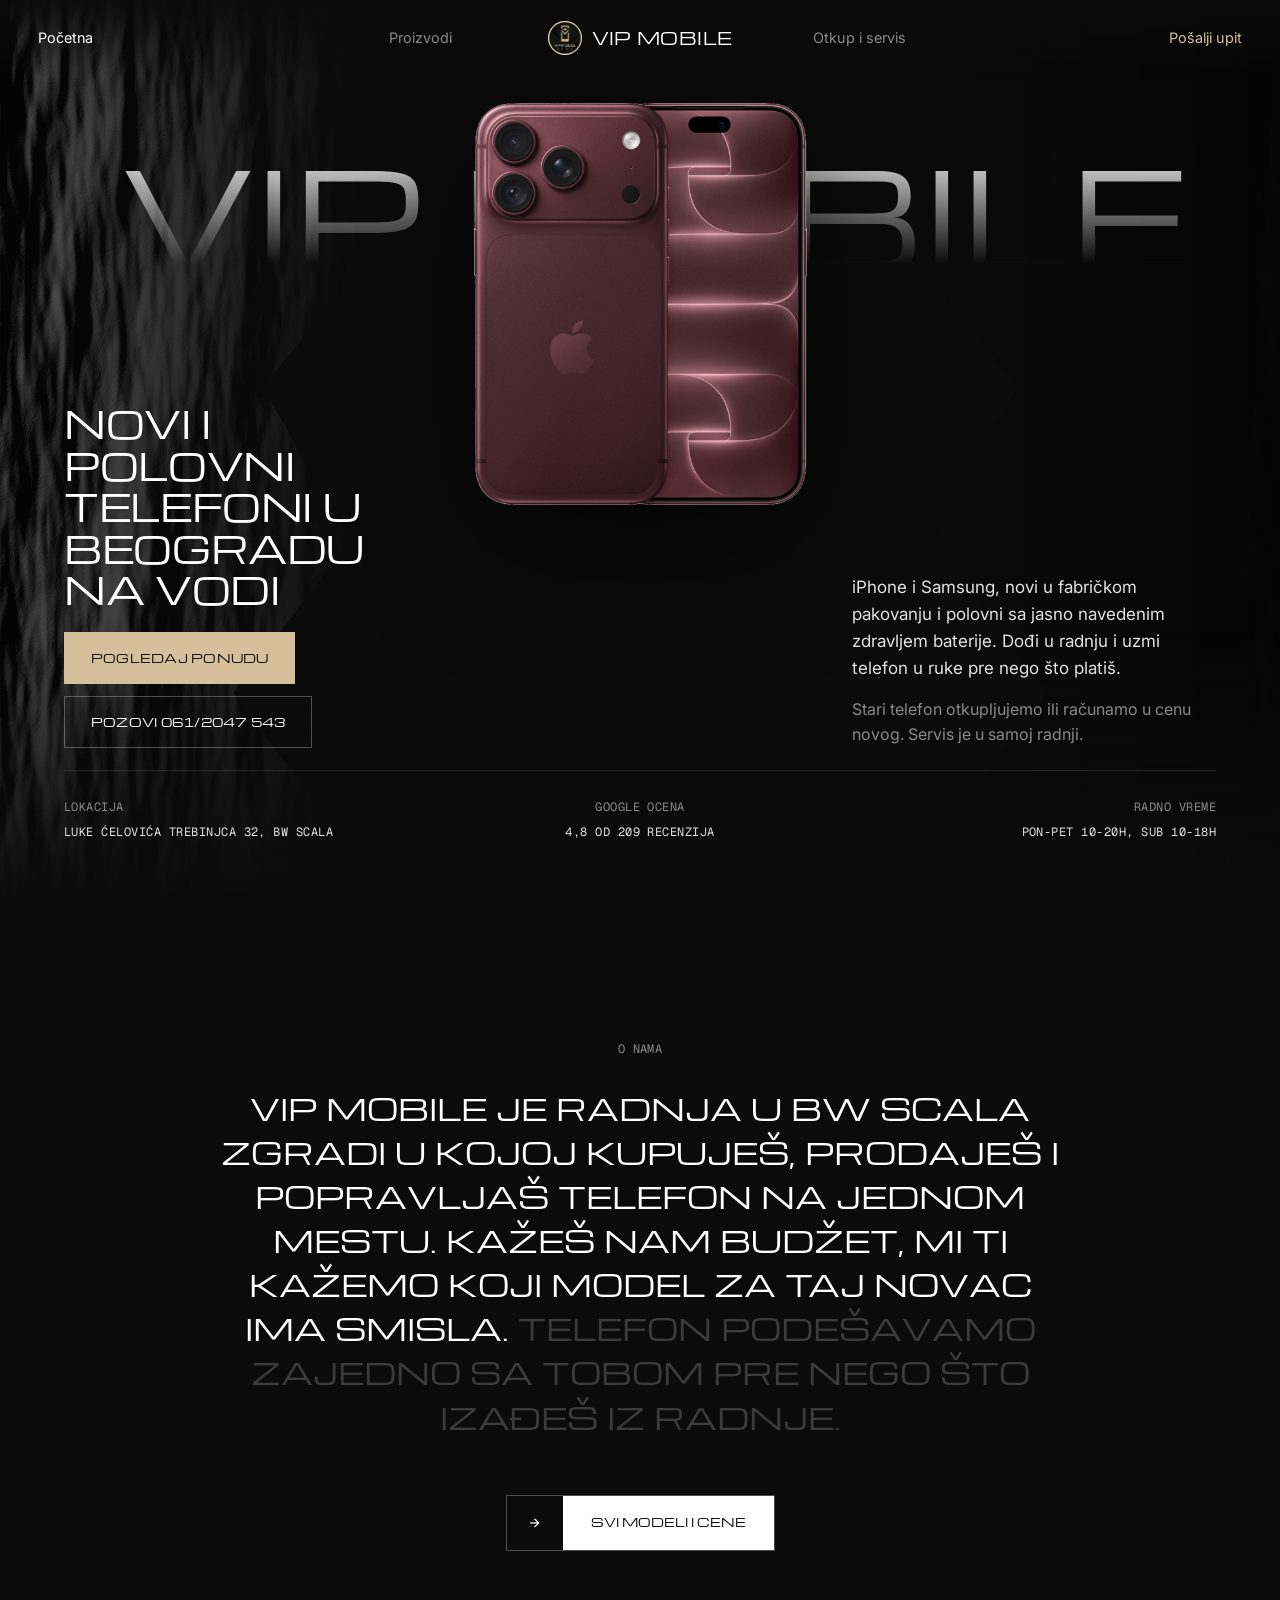
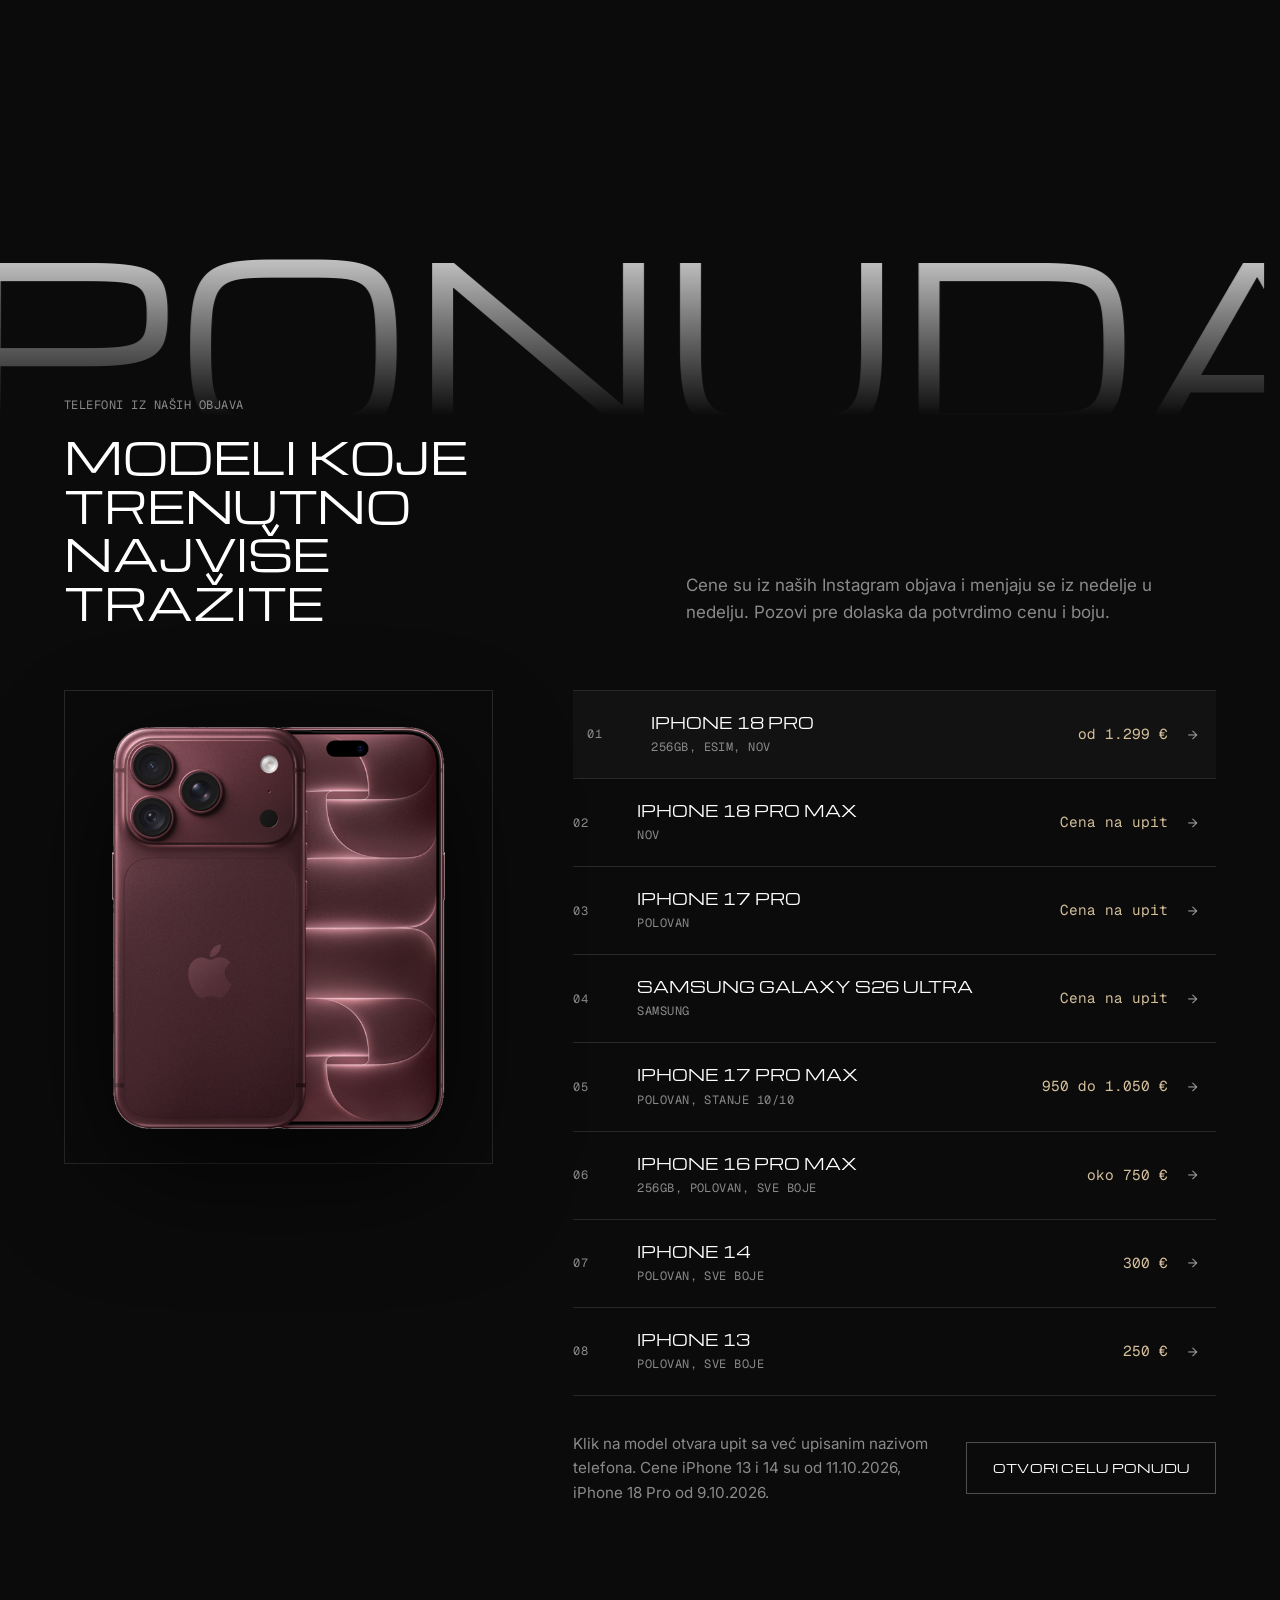
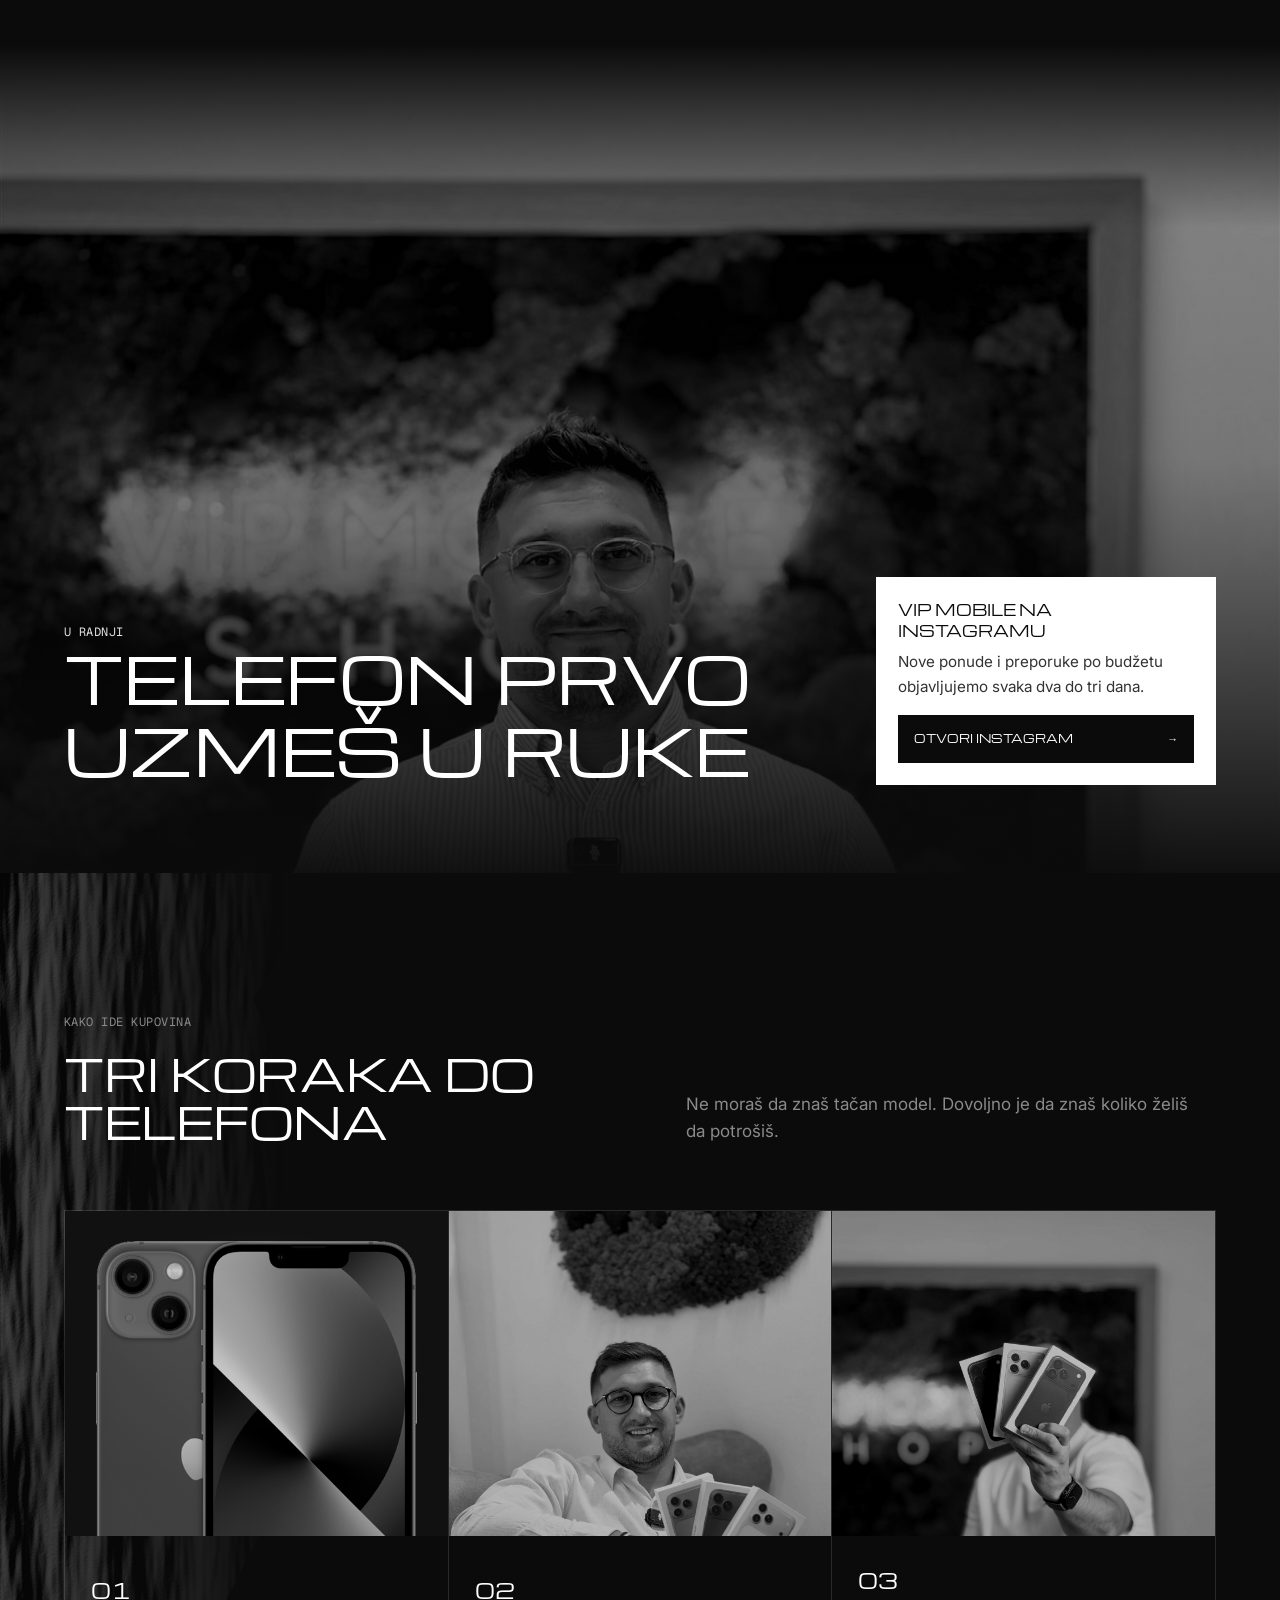
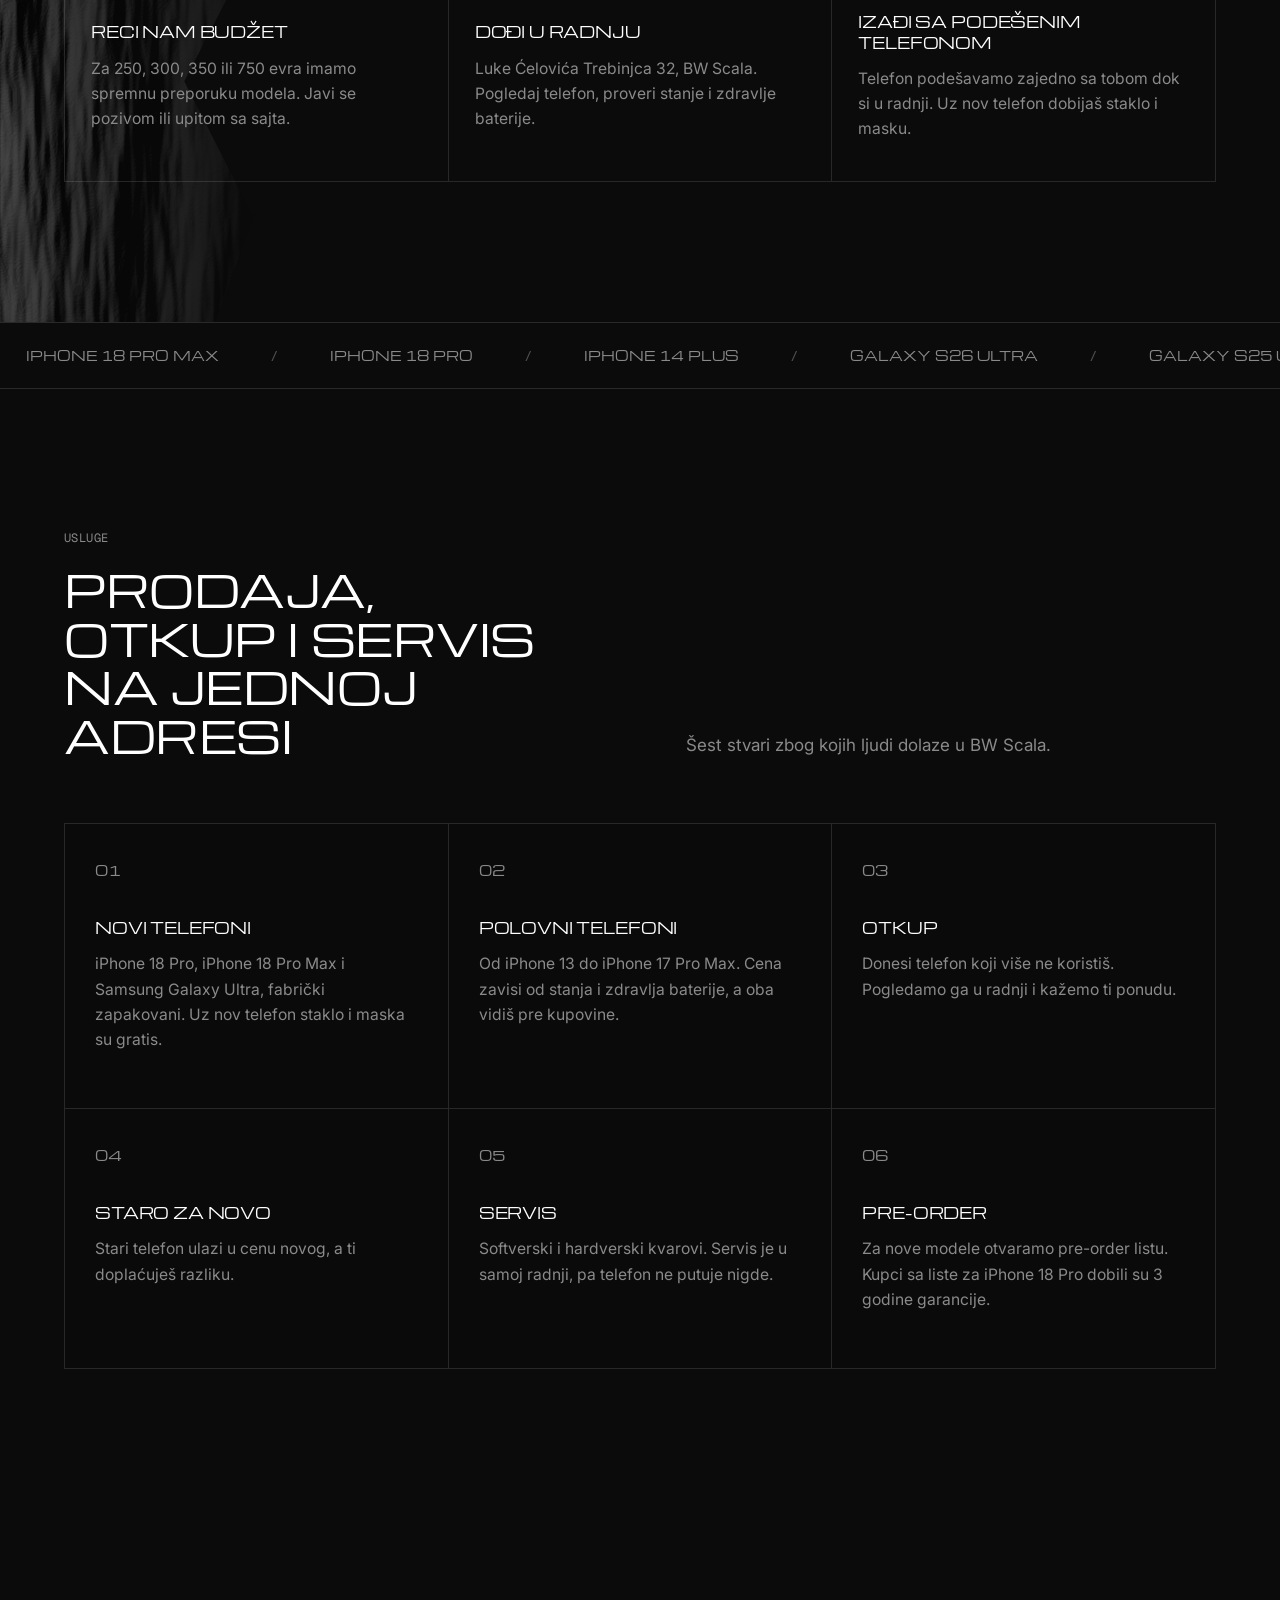
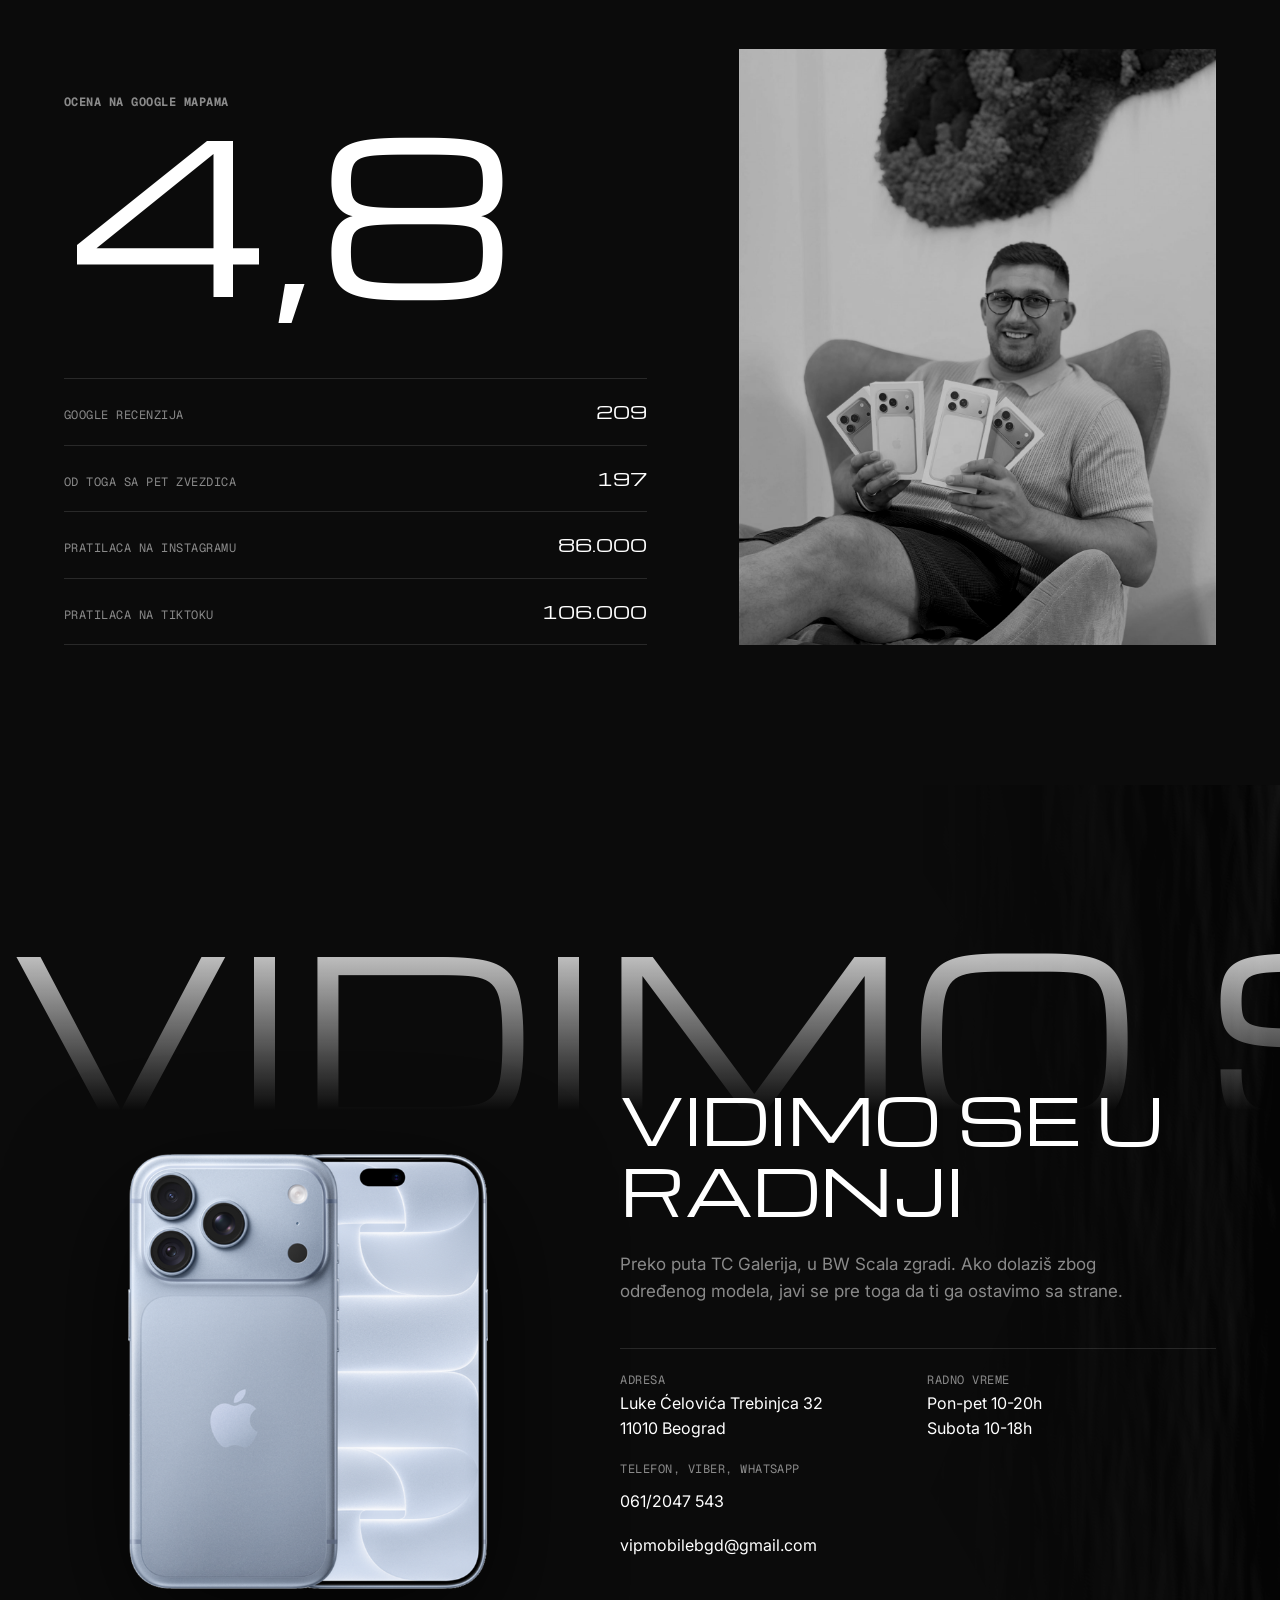
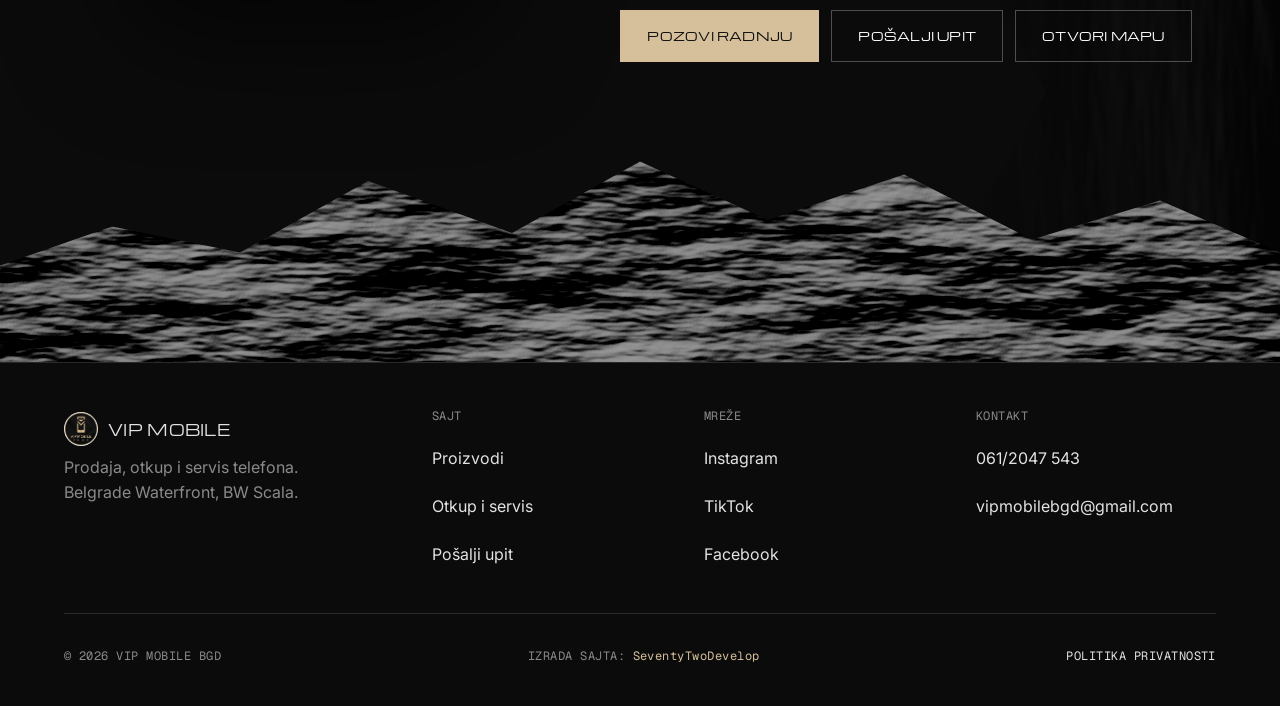
==== index.html @ 09aeb399 "VIP Mobile BGD: demo sajt (pocetna, proizvodi, kontakt, privatnost)" ====
<!DOCTYPE html>
<html lang="sr-Latn">
<head>
  <meta charset="utf-8">
  <meta name="viewport" content="width=device-width, initial-scale=1.0">
  <title>Novi i polovni telefoni, Beograd na vodi | VIP Mobile</title>
  <meta name="description" content="VIP Mobile u BW Scala zgradi: novi iPhone 18 i Samsung Ultra, polovni iPhone od 250 €, otkup i servis telefona. Radimo od ponedeljka do subote.">
  <!-- Domen je privremen: zameni ga pravim domenom pre objave sajta -->
  <link rel="canonical" href="https://www.vipmobilebgd.rs/">
  <meta name="theme-color" content="#0b0b0b">
  <meta property="og:title" content="VIP Mobile: novi i polovni telefoni u Beogradu na vodi">
  <meta property="og:description" content="Prodaja, otkup i servis telefona. Luke Ćelovića Trebinjca 32, BW Scala.">
  <meta property="og:type" content="website">
  <meta property="og:image" content="images/radnja-pult-telefoni.jpg">
  <link rel="icon" href="images/logo.jpg">
  <link rel="preconnect" href="https://fonts.googleapis.com">
  <link rel="preconnect" href="https://fonts.gstatic.com" crossorigin>
  <link href="https://fonts.googleapis.com/css2?family=Geist+Mono&family=Inter&family=Michroma&display=swap" rel="stylesheet">
  <link rel="stylesheet" href="styles.css">
  <script type="application/ld+json">
  {
    "@context": "https://schema.org",
    "@type": "MobilePhoneStore",
    "name": "VIP Mobile BGD",
    "image": "images/radnja-pult-telefoni.jpg",
    "telephone": "+381612047543",
    "email": "vipmobilebgd@gmail.com",
    "address": {
      "@type": "PostalAddress",
      "streetAddress": "Luke Ćelovića Trebinjca 32, BW Scala",
      "addressLocality": "Beograd",
      "postalCode": "11010",
      "addressCountry": "RS"
    },
    "openingHoursSpecification": [
      { "@type": "OpeningHoursSpecification", "dayOfWeek": ["Monday", "Tuesday", "Wednesday", "Thursday", "Friday"], "opens": "10:00", "closes": "20:00" },
      { "@type": "OpeningHoursSpecification", "dayOfWeek": "Saturday", "opens": "10:00", "closes": "18:00" }
    ],
    "sameAs": [
      "https://www.instagram.com/vipmobile_bgd/",
      "https://www.tiktok.com/@vip_mobile_bgd",
      "https://www.facebook.com/p/VIP-Mobile-BGD-100093130002308/"
    ]
  }
  </script>
</head>
<body>
  <a class="skip" href="#sadrzaj">Preskoči na sadržaj</a>

  <header class="nav">
    <div class="nav__inner">
      <a class="nav__logo" href="index.html" aria-label="VIP Mobile, početna">
        <img src="images/logo.jpg" alt="" width="34" height="34">VIP MOBILE
      </a>
      <nav class="nav__links" aria-label="Glavna navigacija">
        <a href="index.html" aria-current="page">Početna</a>
        <a href="proizvodi.html">Proizvodi</a>
        <a href="index.html#usluge">Otkup i servis</a>
        <a href="contact.html">Pošalji upit</a>
      </nav>
      <button class="nav__toggle" type="button" aria-expanded="false" aria-controls="menu" aria-label="Otvori meni">
        <span></span><span></span><span></span>
      </button>
    </div>
  </header>

  <nav class="menu" id="menu" aria-label="Mobilni meni">
    <a href="index.html">Početna</a>
    <a href="proizvodi.html">Proizvodi</a>
    <a href="index.html#usluge">Otkup i servis</a>
    <a href="index.html#poseta">Gde smo</a>
    <a href="contact.html">Pošalji upit</a>
    <div class="menu__foot">
      <span class="mono">Pon-pet 10-20h, sub 10-18h</span>
      <a class="btn btn--gold" href="tel:+381612047543">Pozovi 061/2047 543</a>
    </div>
  </nav>

  <main id="sadrzaj">

    <!-- HERO -->
    <section class="hero fade-b">
      <div class="rock rock--l" data-rock="4"></div>
      <div class="rock rock--r" data-rock="11"></div>
      <div class="hero__ghost"><div class="ghost" data-drift="-0.06" aria-hidden="true">VIP MOBILE</div></div>

      <div class="hero__phone phone"><img src="images/telefoni/iphone-18-pro-burgundy.png" alt="iPhone 18 Pro u burgundy boji, zadnja i prednja strana" width="530" height="640" fetchpriority="high"></div>

      <div class="wrap hero__body">
        <h1 class="display h-xl hero__title" data-appear>Novi i polovni telefoni u Beogradu na vodi</h1>
        <div class="hero__copy" data-appear>
          <p class="lead">iPhone i Samsung, novi u fabričkom pakovanju i polovni sa jasno navedenim zdravljem baterije. Dođi u radnju i uzmi telefon u ruke pre nego što platiš.</p>
          <p class="dim">Stari telefon otkupljujemo ili računamo u cenu novog. Servis je u samoj radnji.</p>
        </div>
        <div class="hero__cta" data-appear>
          <a class="btn btn--gold" href="#ponuda">Pogledaj ponudu</a>
          <a class="btn btn--line" href="tel:+381612047543">Pozovi 061/2047 543</a>
        </div>
        <ul class="hero__meta">
          <li><span class="mono">Lokacija</span><br><span class="mono mono--ink">Luke Ćelovića Trebinjca 32, BW Scala</span></li>
          <li><span class="mono">Google ocena</span><br><span class="mono mono--ink">4,8 od 209 recenzija</span></li>
          <li><span class="mono">Radno vreme</span><br><span class="mono mono--ink">Pon-pet 10-20h, sub 10-18h</span></li>
        </ul>
      </div>
    </section>

    <!-- O NAMA -->
    <section class="section manifest" id="o-nama">
      <div class="wrap">
        <p class="mono">O nama</p>
        <h2 class="sr-only">O radnji VIP Mobile</h2>
        <p class="manifest__text" data-reveal>VIP Mobile je radnja u BW Scala zgradi u kojoj kupuješ, prodaješ i popravljaš telefon na jednom mestu. Kažeš nam budžet, mi ti kažemo koji model za taj novac ima smisla. Telefon podešavamo zajedno sa tobom pre nego što izađeš iz radnje.</p>
        <div class="manifest__cta" data-appear>
          <a class="btn-split" href="proizvodi.html">
            <span class="btn-split__arrow"><span>&rarr;</span></span>
            <span class="btn-split__label">Svi modeli i cene</span>
          </a>
        </div>
      </div>
    </section>

    <!-- PONUDA -->
    <section class="section catalog" id="ponuda">
      <div class="ghost catalog__ghost" data-drift="0.05" aria-hidden="true">Ponuda</div>
      <div class="wrap">
        <div class="section__head">
          <p class="mono">Telefoni iz naših objava</p>
          <h2 class="display h-lg" data-appear>Modeli koje trenutno najviše tražite</h2>
          <p class="lead dim" data-appear>Cene su iz naših Instagram objava i menjaju se iz nedelje u nedelju. Pozovi pre dolaska da potvrdimo cenu i boju.</p>
        </div>

        <div class="catalog__grid">
          <div class="catalog__stage" aria-hidden="true">
            <div class="phone"><img src="images/telefoni/iphone-18-pro-burgundy.png" alt="" width="530" height="640"></div>
            <div>
              <p class="display h-sm" data-stage-name>iPhone 18 Pro</p>
              <p class="mono" data-stage-spec></p>
            </div>
          </div>

          <div>
            <ol class="rows">
              <li class="row" data-img="images/telefoni/iphone-18-pro-burgundy.png" data-color-name="Burgundy">
                <a href="contact.html?model=iPhone%2018%20Pro">
                  <span class="row__n mono">01</span><span class="row__art"><img src="images/telefoni/iphone-18-pro-burgundy.png" alt="iPhone 18 Pro, boja Burgundy" width="530" height="640" loading="lazy"></span>
                  <span class="row__name">iPhone 18 Pro</span>
                  <span class="row__spec mono">256GB, eSIM, nov</span>
                  <span class="row__price">od 1.299 €</span><span class="row__go" aria-hidden="true">&rarr;</span>
                </a>
              </li>
              <li class="row" data-img="images/telefoni/iphone-18-pro-max-black.png" data-color-name="Black">
                <a href="contact.html?model=iPhone%2018%20Pro%20Max">
                  <span class="row__n mono">02</span><span class="row__art"><img src="images/telefoni/iphone-18-pro-max-black.png" alt="iPhone 18 Pro Max, boja Black" width="523" height="640" loading="lazy"></span>
                  <span class="row__name">iPhone 18 Pro Max</span>
                  <span class="row__spec mono">Nov</span>
                  <span class="row__price">Cena na upit</span><span class="row__go" aria-hidden="true">&rarr;</span>
                </a>
              </li>
              <li class="row" data-img="images/telefoni/iphone-17-pro-silver.png" data-color-name="Silver">
                <a href="contact.html?model=iPhone%2017%20Pro">
                  <span class="row__n mono">03</span><span class="row__art"><img src="images/telefoni/iphone-17-pro-silver.png" alt="iPhone 17 Pro, boja Silver" width="516" height="640" loading="lazy"></span>
                  <span class="row__name">iPhone 17 Pro</span>
                  <span class="row__spec mono">Polovan</span>
                  <span class="row__price">Cena na upit</span><span class="row__go" aria-hidden="true">&rarr;</span>
                </a>
              </li>
              <li class="row" data-img="images/telefoni/galaxy-s26-ultra-black.png" data-color-name="Black">
                <a href="contact.html?model=Samsung%20Galaxy%20S26%20Ultra">
                  <span class="row__n mono">04</span><span class="row__art"><img src="images/telefoni/galaxy-s26-ultra-black.png" alt="Samsung Galaxy S26 Ultra, boja Black" width="524" height="640" loading="lazy"></span>
                  <span class="row__name">Samsung Galaxy S26 Ultra</span>
                  <span class="row__spec mono">Samsung</span>
                  <span class="row__price">Cena na upit</span><span class="row__go" aria-hidden="true">&rarr;</span>
                </a>
              </li>
              <li class="row" data-img="images/telefoni/iphone-17-pro-max-orange.png" data-color-name="Cosmic Orange">
                <a href="contact.html?model=iPhone%2017%20Pro%20Max">
                  <span class="row__n mono">05</span><span class="row__art"><img src="images/telefoni/iphone-17-pro-max-orange.png" alt="iPhone 17 Pro Max, boja Cosmic Orange" width="498" height="640" loading="lazy"></span>
                  <span class="row__name">iPhone 17 Pro Max</span>
                  <span class="row__spec mono">Polovan, stanje 10/10</span>
                  <span class="row__price">950 do 1.050 €</span><span class="row__go" aria-hidden="true">&rarr;</span>
                </a>
              </li>
              <li class="row" data-img="images/telefoni/iphone-16-pro-max-desert.png" data-color-name="Desert Titanium">
                <a href="contact.html?model=iPhone%2016%20Pro%20Max">
                  <span class="row__n mono">06</span><span class="row__art"><img src="images/telefoni/iphone-16-pro-max-desert.png" alt="iPhone 16 Pro Max, boja Desert Titanium" width="509" height="640" loading="lazy"></span>
                  <span class="row__name">iPhone 16 Pro Max</span>
                  <span class="row__spec mono">256GB, polovan, sve boje</span>
                  <span class="row__price">oko 750 €</span><span class="row__go" aria-hidden="true">&rarr;</span>
                </a>
              </li>
              <li class="row" data-img="images/telefoni/iphone-14-midnight.png" data-color-name="Midnight">
                <a href="contact.html?model=iPhone%2014">
                  <span class="row__n mono">07</span><span class="row__art"><img src="images/telefoni/iphone-14-midnight.png" alt="iPhone 14, boja Midnight" width="482" height="640" loading="lazy"></span>
                  <span class="row__name">iPhone 14</span>
                  <span class="row__spec mono">Polovan, sve boje</span>
                  <span class="row__price">300 €</span><span class="row__go" aria-hidden="true">&rarr;</span>
                </a>
              </li>
              <li class="row" data-img="images/telefoni/iphone-13-blue.png" data-color-name="Blue">
                <a href="contact.html?model=iPhone%2013">
                  <span class="row__n mono">08</span><span class="row__art"><img src="images/telefoni/iphone-13-blue.png" alt="iPhone 13, boja Blue" width="469" height="640" loading="lazy"></span>
                  <span class="row__name">iPhone 13</span>
                  <span class="row__spec mono">Polovan, sve boje</span>
                  <span class="row__price">250 €</span><span class="row__go" aria-hidden="true">&rarr;</span>
                </a>
              </li>
            </ol>

            <div class="catalog__foot">
              <p class="note">Klik na model otvara upit sa već upisanim nazivom telefona. Cene iPhone 13 i 14 su od 11.10.2026, iPhone 18 Pro od 9.10.2026.</p>
              <a class="btn btn--line" href="proizvodi.html">Otvori celu ponudu</a>
            </div>
          </div>
        </div>
      </div>
    </section>

    <!-- RADNJA -->
    <section class="shop">
      <img class="shop__img" src="images/radnja-pult-telefoni.jpg" alt="Vlasnik radnje VIP Mobile za pultom, ispred njega red zapakovanih Samsung Galaxy telefona, iza zeleni zid sa natpisom VIP Mobile Shop" width="1350" height="1800" loading="lazy">
      <div class="wrap shop__inner">
        <div>
          <p class="mono mono--ink">U radnji</p>
          <h2 class="display h-xl" data-appear>Telefon prvo uzmeš u ruke</h2>
        </div>
        <div class="shop__card" data-appear>
          <p class="display h-sm">VIP Mobile na Instagramu</p>
          <p>Nove ponude i preporuke po budžetu objavljujemo svaka dva do tri dana.</p>
          <a href="https://www.instagram.com/vipmobile_bgd/" target="_blank" rel="noopener">Otvori Instagram <span aria-hidden="true">&rarr;</span></a>
        </div>
      </div>
    </section>

    <!-- KORACI -->
    <section class="section steps">
      <div class="rock rock--l" data-rock="21"></div>
      <div class="wrap">
        <div class="section__head">
          <p class="mono">Kako ide kupovina</p>
          <h2 class="display h-lg" data-appear>Tri koraka do telefona</h2>
          <p class="lead dim" data-appear>Ne moraš da znaš tačan model. Dovoljno je da znaš koliko želiš da potrošiš.</p>
        </div>

        <ol class="steps__track">
          <li class="step" data-appear>
            <div class="step__media step__media--phone"><img src="images/telefoni/iphone-13-blue.png" alt="iPhone 13 u plavoj boji, zadnja i prednja strana" width="469" height="640" loading="lazy"></div>
            <div class="step__body">
              <span class="step__n">01</span>
              <h3 class="display h-sm">Reci nam budžet</h3>
              <p>Za 250, 300, 350 ili 750 evra imamo spremnu preporuku modela. Javi se pozivom ili upitom sa sajta.</p>
            </div>
          </li>
          <li class="step" data-appear>
            <div class="step__media"><img src="images/vlasnik-telefoni-kauc.jpg" alt="Vlasnik radnje sedi i drži tri iPhone telefona u narandžastoj, plavoj i srebrnoj boji" width="1350" height="1800" loading="lazy"></div>
            <div class="step__body">
              <span class="step__n">02</span>
              <h3 class="display h-sm">Dođi u radnju</h3>
              <p>Luke Ćelovića Trebinjca 32, BW Scala. Pogledaj telefon, proveri stanje i zdravlje baterije.</p>
            </div>
          </li>
          <li class="step" data-appear>
            <div class="step__media"><img src="images/iphone-18-pro-boje.jpg" alt="Tri iPhone 18 Pro telefona u crnoj, plavoj i burgundy boji u ruci, u radnji VIP Mobile" width="1350" height="1800" loading="lazy"></div>
            <div class="step__body">
              <span class="step__n">03</span>
              <h3 class="display h-sm">Izađi sa podešenim telefonom</h3>
              <p>Telefon podešavamo zajedno sa tobom dok si u radnji. Uz nov telefon dobijaš staklo i masku.</p>
            </div>
          </li>
        </ol>
      </div>
    </section>

    <!-- TRAKA SA MODELIMA -->
    <div class="marquee" aria-hidden="true">
      <div class="marquee__track">
        <span>iPhone 18 Pro Max</span><span>iPhone 18 Pro</span><span>iPhone 14 Plus</span><span>Galaxy S26 Ultra</span><span>Galaxy S25 Ultra</span><span>iPhone 17 Pro Max</span><span>iPhone 17 Pro</span><span>iPhone 16 Pro Max</span><span>iPhone 14 Pro</span><span>iPhone 14</span><span>iPhone 13</span>
        <span>iPhone 18 Pro Max</span><span>iPhone 18 Pro</span><span>iPhone 14 Plus</span><span>Galaxy S26 Ultra</span><span>Galaxy S25 Ultra</span><span>iPhone 17 Pro Max</span><span>iPhone 17 Pro</span><span>iPhone 16 Pro Max</span><span>iPhone 14 Pro</span><span>iPhone 14</span><span>iPhone 13</span>
      </div>
    </div>

    <!-- USLUGE -->
    <section class="section services" id="usluge">
      <div class="wrap">
        <div class="section__head">
          <p class="mono">Usluge</p>
          <h2 class="display h-lg" data-appear>Prodaja, otkup i servis na jednoj adresi</h2>
          <p class="lead dim" data-appear>Šest stvari zbog kojih ljudi dolaze u BW Scala.</p>
        </div>

        <ul class="grid6">
          <li class="cell" data-appear>
            <span class="cell__n">01</span>
            <h3 class="display h-sm">Novi telefoni</h3>
            <p>iPhone 18 Pro, iPhone 18 Pro Max i Samsung Galaxy Ultra, fabrički zapakovani. Uz nov telefon staklo i maska su gratis.</p>
          </li>
          <li class="cell" data-appear>
            <span class="cell__n">02</span>
            <h3 class="display h-sm">Polovni telefoni</h3>
            <p>Od iPhone 13 do iPhone 17 Pro Max. Cena zavisi od stanja i zdravlja baterije, a oba vidiš pre kupovine.</p>
          </li>
          <li class="cell" data-appear>
            <span class="cell__n">03</span>
            <h3 class="display h-sm">Otkup</h3>
            <p>Donesi telefon koji više ne koristiš. Pogledamo ga u radnji i kažemo ti ponudu.</p>
          </li>
          <li class="cell" data-appear>
            <span class="cell__n">04</span>
            <h3 class="display h-sm">Staro za novo</h3>
            <p>Stari telefon ulazi u cenu novog, a ti doplaćuješ razliku.</p>
          </li>
          <li class="cell" data-appear>
            <span class="cell__n">05</span>
            <h3 class="display h-sm">Servis</h3>
            <p>Softverski i hardverski kvarovi. Servis je u samoj radnji, pa telefon ne putuje nigde.</p>
          </li>
          <li class="cell" data-appear>
            <span class="cell__n">06</span>
            <h3 class="display h-sm">Pre-order</h3>
            <p>Za nove modele otvaramo pre-order listu. Kupci sa liste za iPhone 18 Pro dobili su 3 godine garancije.</p>
          </li>
        </ul>
      </div>
    </section>

    <!-- BROJKE -->
    <section class="section proof">
      <div class="wrap proof__grid">
        <div>
          <h2 class="mono">Ocena na Google mapama</h2>
          <p class="proof__big" data-appear>4,8</p>
        </div>
        <div class="proof__img" data-appear>
          <img src="images/vlasnik-sa-telefonima.jpg" alt="Vlasnik radnje VIP Mobile sedi i drži četiri iPhone telefona u narandžastoj i srebrnoj boji" width="1350" height="1800" loading="lazy">
        </div>
        <ul class="proof__list">
          <li><span class="mono">Google recenzija</span><strong>209</strong></li>
          <li><span class="mono">Od toga sa pet zvezdica</span><strong>197</strong></li>
          <li><span class="mono">Pratilaca na Instagramu</span><strong>86.000</strong></li>
          <li><span class="mono">Pratilaca na TikToku</span><strong>106.000</strong></li>
        </ul>
      </div>
    </section>

    <!-- POSETA -->
    <section class="section visit" id="poseta">
      <div class="rock rock--r" data-rock="33"></div>
      <div class="ghost visit__ghost" data-drift="-0.04" aria-hidden="true">Vidimo se</div>
      <div class="wrap visit__grid">
        <div class="visit__phone phone"><img src="images/telefoni/iphone-18-pro-glacier.png" alt="iPhone 18 Pro u glacier boji, zadnja i prednja strana" width="530" height="640" loading="lazy"></div>
        <div class="visit__info">
          <h2 class="display h-xl" data-appear>Vidimo se u radnji</h2>
          <p class="lead dim" data-appear>Preko puta TC Galerija, u BW Scala zgradi. Ako dolaziš zbog određenog modela, javi se pre toga da ti ga ostavimo sa strane.</p>
          <dl class="facts">
            <div><dt class="mono">Adresa</dt><dd>Luke Ćelovića Trebinjca 32<br>11010 Beograd</dd></div>
            <div><dt class="mono">Radno vreme</dt><dd>Pon-pet 10-20h<br>Subota 10-18h</dd></div>
            <div><dt class="mono">Telefon, Viber, WhatsApp</dt><dd><a href="tel:+381612047543">061/2047 543</a><br><a href="mailto:vipmobilebgd@gmail.com">vipmobilebgd@gmail.com</a></dd></div>
          </dl>
          <div class="visit__cta">
            <a class="btn btn--gold" href="tel:+381612047543">Pozovi radnju</a>
            <a class="btn btn--line" href="contact.html">Pošalji upit</a>
            <a class="btn btn--line" href="https://www.google.com/maps/search/?api=1&query=VIP+MOBILE+BGD+BELGRADE+WATERFRONT" target="_blank" rel="noopener">Otvori mapu</a>
          </div>
        </div>
      </div>
      <div class="ridge" data-ridge="9"></div>
    </section>
  </main>

  <footer class="footer">
    <div class="wrap">
      <div class="footer__grid">
        <div class="footer__col">
          <a class="nav__logo" href="index.html"><img src="images/logo.jpg" alt="" width="34" height="34">VIP MOBILE</a>
          <p class="dim">Prodaja, otkup i servis telefona.<br>Belgrade Waterfront, BW Scala.</p>
        </div>
        <div class="footer__col">
          <p class="mono">Sajt</p>
          <a href="proizvodi.html">Proizvodi</a>
          <a href="index.html#usluge">Otkup i servis</a>
          <a href="contact.html">Pošalji upit</a>
        </div>
        <div class="footer__col">
          <p class="mono">Mreže</p>
          <a href="https://www.instagram.com/vipmobile_bgd/" target="_blank" rel="noopener">Instagram</a>
          <a href="https://www.tiktok.com/@vip_mobile_bgd" target="_blank" rel="noopener">TikTok</a>
          <a href="https://www.facebook.com/p/VIP-Mobile-BGD-100093130002308/" target="_blank" rel="noopener">Facebook</a>
        </div>
        <div class="footer__col">
          <p class="mono">Kontakt</p>
          <a href="tel:+381612047543">061/2047 543</a>
          <a href="mailto:vipmobilebgd@gmail.com">vipmobilebgd@gmail.com</a>
        </div>
      </div>
      <div class="footer__bottom">
        <span class="mono">&copy; <span data-year>2026</span> VIP Mobile BGD</span>
        <span class="mono footer__credit">Izrada sajta: <a href="https://www.instagram.com/seventytwodevelop/" target="_blank" rel="noopener"><strong>SeventyTwoDevelop</strong></a></span>
        <a class="mono" href="privacy.html">Politika privatnosti</a>
      </div>
    </div>
  </footer>

  <script src="main.js"></script>
</body>
</html>
---- styles.css ----
/* VIP Mobile BGD
   Dizajn po uzoru na Stryde (crna podloga, široka tehno tipografija, mono oznake).
   Mobile-first: osnovni stilovi su za telefon, desktop u @media (min-width: 768px). */

:root {
  --bg: #0b0b0b;
  --bg-raise: #111111;
  --ink: #e3e3e3;
  --white: #ffffff;
  --mute: #8a8a8a;
  --line: rgba(255, 255, 255, 0.12);
  --line-strong: rgba(255, 255, 255, 0.28);
  --gold: #d6c09c; /* zlatna sa logoa, jedina CTA boja */

  --font-display: "Michroma", "Eurostile", "Arial Black", sans-serif;
  --font-body: "Inter", system-ui, -apple-system, "Segoe UI", sans-serif;
  --font-mono: "Geist Mono", ui-monospace, "SFMono-Regular", Menlo, monospace;

  --wrap: min(1160px, 90%);
  --section: 80px;
  --nav-h: 64px;
  --ease: cubic-bezier(0.22, 1, 0.36, 1);
}

*,
*::before,
*::after { box-sizing: border-box; }

html { scroll-behavior: smooth; -webkit-text-size-adjust: 100%; }

body {
  margin: 0;
  background: var(--bg);
  color: var(--ink);
  font-family: var(--font-body);
  font-size: 16px;
  line-height: 1.6;
  overflow-x: hidden;
  -webkit-font-smoothing: antialiased;
}

[hidden] { display: none !important; }
img, svg { max-width: 100%; display: block; }
a { color: inherit; }
ul, ol { margin: 0; padding: 0; list-style: none; }
h1, h2, h3, p { margin: 0; }
button { font: inherit; color: inherit; }

::selection { background: var(--gold); color: var(--bg); }

:focus-visible { outline: 2px solid var(--gold); outline-offset: 3px; }

.wrap { width: var(--wrap); margin-inline: auto; }

.sr-only {
  position: absolute; width: 1px; height: 1px; overflow: hidden;
  clip: rect(0 0 0 0); white-space: nowrap;
}

.skip {
  position: absolute; left: 12px; top: -80px; z-index: 200;
  background: var(--gold); color: var(--bg); padding: 12px 16px; text-decoration: none;
}
.skip:focus { top: 12px; }

/* ---------- Tipografija ---------- */

.display {
  font-family: var(--font-display);
  font-weight: 400;
  text-transform: uppercase;
  color: var(--white);
  line-height: 1.12;
  letter-spacing: -0.01em;
}

.h-xl { font-size: clamp(1.7rem, 5.4vw, 4rem); }
.h-lg { font-size: clamp(1.45rem, 3.6vw, 2.7rem); }
.h-md { font-size: clamp(1.05rem, 1.9vw, 1.4rem); line-height: 1.3; }
.h-sm { font-size: 0.95rem; line-height: 1.35; }

.mono {
  font-family: var(--font-mono);
  font-size: 0.75rem;
  line-height: 1.5;
  letter-spacing: 0.04em;
  text-transform: uppercase;
  color: var(--mute);
}
.mono--ink { color: var(--ink); }
.mono--gold { color: var(--gold); }

.lead { font-size: 1.0625rem; color: var(--ink); max-width: 46ch; }
.dim { color: var(--mute); }

/* Ogromna reč u pozadini sekcije */
.ghost {
  font-family: var(--font-display);
  font-size: clamp(3.4rem, 17.5vw, 15.5rem);
  line-height: 0.9;
  text-transform: uppercase;
  white-space: nowrap;
  color: transparent;
  background: linear-gradient(180deg, #e3e3e3 0%, rgba(227, 227, 227, 0.5) 45%, rgba(227, 227, 227, 0) 92%);
  -webkit-background-clip: text;
  background-clip: text;
  user-select: none;
  pointer-events: none;
  will-change: transform;
}

/* ---------- Dugmad ---------- */

.btn {
  display: inline-flex; align-items: center; justify-content: center; gap: 14px;
  min-height: 52px; padding: 0 26px;
  font-family: var(--font-display); font-size: 0.72rem; text-transform: uppercase; letter-spacing: 0.02em;
  text-decoration: none; border: 1px solid transparent; border-radius: 0; cursor: pointer;
  transition: background-color 0.25s, color 0.25s, border-color 0.25s;
}
.btn--gold { background: var(--gold); color: var(--bg); }
.btn--gold:hover { background: var(--white); }
.btn--line { border-color: var(--line-strong); color: var(--white); background: transparent; }
.btn--line:hover { border-color: var(--white); background: var(--white); color: var(--bg); }
.btn[disabled] { opacity: 0.5; cursor: not-allowed; }

/* Dugme sa strelicom u posebnoj ćeliji, kao u uzoru */
.btn-split {
  display: inline-grid; grid-template-columns: 56px auto; align-items: stretch;
  min-height: 56px; text-decoration: none; border: 1px solid var(--line-strong);
}
.btn-split__arrow {
  display: grid; place-items: center; color: var(--white); overflow: hidden;
  font-family: var(--font-mono); font-size: 1rem;
}
.btn-split__arrow span { display: block; transition: transform 0.35s var(--ease); }
.btn-split__label {
  display: flex; align-items: center; padding: 0 28px; background: var(--white); color: var(--bg);
  font-family: var(--font-display); font-size: 0.72rem; text-transform: uppercase;
  transition: background-color 0.25s;
}
.btn-split:hover .btn-split__arrow span { transform: translateX(6px); }
.btn-split:hover .btn-split__label { background: var(--gold); }

/* ---------- Navigacija ---------- */

.nav {
  position: fixed; inset: 0 0 auto 0; z-index: 100; height: var(--nav-h);
  background: linear-gradient(180deg, rgba(11, 11, 11, 0.92), rgba(11, 11, 11, 0));
  transition: background-color 0.3s;
}
.nav.is-solid { background: rgba(11, 11, 11, 0.94); border-bottom: 1px solid var(--line); }
.nav__inner {
  width: min(1400px, 94%); height: 100%; margin-inline: auto;
  display: flex; align-items: center; justify-content: space-between;
}
.nav__logo {
  display: inline-flex; align-items: center; gap: 10px; text-decoration: none;
  font-family: var(--font-display); font-size: 0.95rem; color: var(--white); letter-spacing: 0.02em;
  min-height: 44px;
}
.nav__logo img { width: 34px; height: 34px; border-radius: 50%; }
.nav__links { display: none; }
.nav__toggle {
  width: 48px; height: 48px; background: none; border: 0; padding: 0; cursor: pointer;
  display: grid; place-content: center; gap: 6px;
}
.nav__toggle span { display: block; width: 26px; height: 2px; background: var(--white); transition: transform 0.3s var(--ease), opacity 0.2s; }
.nav__toggle[aria-expanded="true"] span:nth-child(1) { transform: translateY(8px) rotate(45deg); }
.nav__toggle[aria-expanded="true"] span:nth-child(2) { opacity: 0; }
.nav__toggle[aria-expanded="true"] span:nth-child(3) { transform: translateY(-8px) rotate(-45deg); }

.menu {
  position: fixed; inset: var(--nav-h) 0 0 0; z-index: 99; background: var(--bg);
  padding: 24px 5% 40px; display: flex; flex-direction: column; overflow-y: auto;
  visibility: hidden; opacity: 0; transform: translateY(-12px);
  transition: opacity 0.3s, transform 0.3s var(--ease), visibility 0s 0.3s;
}
.menu.is-open { visibility: visible; opacity: 1; transform: none; transition-delay: 0s; }
.menu a {
  display: flex; align-items: center; justify-content: space-between; min-height: 64px;
  border-bottom: 1px solid var(--line); text-decoration: none;
  font-family: var(--font-display); font-size: 1.05rem; text-transform: uppercase; color: var(--white);
}
.menu a::after { content: "\2192"; font-family: var(--font-mono); color: var(--mute); }
.menu__foot { margin-top: auto; padding-top: 32px; display: grid; gap: 10px; }
.menu a.btn { justify-content: center; border-bottom: 0; font-size: 0.8rem; color: var(--bg); white-space: nowrap; }
.menu a.btn::after { content: none; }
body.menu-open { overflow: hidden; }

/* ---------- Kamen i zrno (generisano SVG filterom, bez fotografija) ---------- */

.defs { position: absolute; width: 0; height: 0; }

.rock { position: absolute; top: 0; bottom: 0; width: 38%; pointer-events: none; opacity: 0.6; z-index: -1; }
.rock svg { width: 100%; height: 100%; }
.rock--l { left: 0; -webkit-mask-image: linear-gradient(90deg, #000 0%, transparent 74%); mask-image: linear-gradient(90deg, #000 0%, transparent 74%); }
.rock--r { right: 0; transform: scaleX(-1); -webkit-mask-image: linear-gradient(90deg, #000 0%, transparent 74%); mask-image: linear-gradient(90deg, #000 0%, transparent 74%); }

.ridge { position: absolute; left: 0; right: 0; bottom: -1px; height: 34%; pointer-events: none; }
.ridge svg { width: 100%; height: 100%; }

.fade-b::after {
  content: ""; position: absolute; left: 0; right: 0; bottom: 0; height: 30%;
  background: linear-gradient(180deg, transparent, var(--bg)); pointer-events: none;
}

/* ---------- Telefon (fotografija proizvoda sa providnom pozadinom) ---------- */

.phone img { width: 100%; height: auto; filter: drop-shadow(0 40px 60px rgba(0, 0, 0, 0.7)); }

/* ---------- Hero ---------- */

.hero {
  position: relative; min-height: 100svh; padding: calc(var(--nav-h) + 28px) 0 48px;
  display: flex; flex-direction: column; overflow: hidden; isolation: isolate;
}
.hero__ghost { position: absolute; left: 50%; top: 21%; transform: translateX(-50%); z-index: -1; }
.hero__ghost .ghost { font-size: clamp(2.4rem, 10.5vw, 9.5rem); }
.hero .btn { white-space: nowrap; }
.hero__phone { width: min(58vw, 250px); margin: 8px auto 28px; will-change: transform; }
.hero__body { margin-top: auto; padding-top: 28px; display: grid; gap: 22px; position: relative; z-index: 2; }
.hero__title { max-width: 16ch; }
.hero__copy { display: grid; gap: 14px; }
.hero__cta { display: grid; gap: 12px; }
.hero__meta { display: grid; grid-template-columns: 1fr 1fr; gap: 18px 16px; padding-top: 22px; border-top: 1px solid var(--line); }
.hero__meta li:last-child { grid-column: 1 / -1; }

/* ---------- Sekcije ---------- */

.section { position: relative; padding: var(--section) 0; }
.section__head { display: grid; gap: 18px; margin-bottom: 44px; }
.rule { border: 0; border-top: 1px solid var(--line); margin: 0; }

/* O nama: tekst koji se pali reč po reč */
.manifest { overflow: hidden; }
.manifest__text {
  font-family: var(--font-display); text-transform: uppercase; color: var(--white);
  font-size: clamp(1.02rem, 2.5vw, 1.9rem); line-height: 1.45; text-align: center;
  max-width: 30ch; margin: 22px auto 40px;
}
.manifest__text .w { opacity: 0.2; transition: opacity 0.35s linear; }
.manifest__text .w.on { opacity: 1; }
.manifest__cta { display: flex; justify-content: center; }
.manifest .mono { text-align: center; }

/* ---------- Ponuda ---------- */

.catalog { overflow: hidden; }
.catalog__ghost { margin: 0 0 -0.16em -2%; }
.catalog__grid { display: grid; gap: 40px; }
.catalog__stage { display: none; }

.rows { border-top: 1px solid var(--line); }
.row { border-bottom: 1px solid var(--line); }
.row a {
  display: grid; grid-template-columns: 34px 1fr auto; grid-template-areas: "art name go" "art spec go" "art price go";
  grid-template-columns: 56px 1fr auto;
  column-gap: 16px; align-items: center; padding: 18px 0; min-height: 72px; text-decoration: none;
  transition: padding 0.35s var(--ease), background-color 0.3s;
}
.row__n { display: none; }
.row__art { grid-area: art; width: 56px; height: 64px; display: grid; place-items: center; }
.row__art img { max-height: 64px; width: auto; max-width: 100%; }
.row__name { grid-area: name; font-family: var(--font-display); font-size: 0.86rem; text-transform: uppercase; color: var(--white); line-height: 1.3; }
.row__spec { grid-area: spec; }
.row__price { grid-area: price; font-family: var(--font-mono); font-size: 0.9rem; color: var(--gold); margin-top: 4px; }
.row__go { grid-area: go; font-family: var(--font-mono); color: var(--mute); transition: transform 0.35s var(--ease), color 0.3s; }
.row a:hover .row__go, .row a:focus-visible .row__go { transform: translateX(6px); color: var(--white); }
.row.is-hidden { display: none; }

.catalog__foot { margin-top: 36px; display: grid; gap: 18px; }
.note { font-size: 0.95rem; color: var(--mute); max-width: 56ch; }

/* ---------- Radnja: fotografija preko cele širine ---------- */

.shop { position: relative; min-height: 92svh; display: flex; align-items: flex-end; padding: 0 0 56px; overflow: hidden; isolation: isolate; }
.shop__img { position: absolute; inset: 0; width: 100%; height: 100%; object-fit: cover; object-position: 50% 22%; z-index: -2; filter: grayscale(1) contrast(1.08) brightness(0.62); }
.shop::before { content: ""; position: absolute; inset: 0; z-index: -1; background: linear-gradient(180deg, var(--bg) 0%, rgba(11, 11, 11, 0) 22%, rgba(11, 11, 11, 0.1) 50%, rgba(11, 11, 11, 0.95) 100%); }
.shop__inner { display: grid; gap: 28px; }
.shop__card { background: var(--white); color: var(--bg); padding: 22px; display: grid; gap: 10px; max-width: 340px; }
.shop__card .display { color: var(--bg); }
.shop__card p { font-size: 0.95rem; color: #333; }
.shop__card a {
  display: flex; justify-content: space-between; align-items: center; min-height: 48px; margin-top: 6px; padding: 0 16px;
  background: var(--bg); color: var(--white); text-decoration: none;
  font-family: var(--font-display); font-size: 0.68rem; text-transform: uppercase;
}
.shop__card a:hover { background: #2a2a2a; }

/* ---------- Koraci ---------- */

.steps { overflow: hidden; isolation: isolate; }
.steps .rock { opacity: 0.5; width: 30%; }
.steps__track { display: grid; gap: 0; border-top: 1px solid var(--line); position: relative; }
.step { display: grid; grid-template-columns: 96px 1fr; gap: 20px; padding: 28px 0; border-bottom: 1px solid var(--line); align-items: start; }
.step__media { aspect-ratio: 3 / 4; overflow: hidden; background: var(--bg-raise); display: grid; place-items: center; }
.step__media img { width: 100%; height: 100%; object-fit: cover; filter: grayscale(1) contrast(1.05) brightness(0.8); transition: filter 0.5s; }
.step:hover .step__media img { filter: none; }
.step__media--phone { background: radial-gradient(60% 55% at 50% 45%, rgba(255, 255, 255, 0.1), transparent 72%), var(--bg-raise); }
.step__media--phone img { width: 100%; height: 100%; padding: 8%; object-fit: contain; }
.step__n { font-family: var(--font-display); font-size: 1.3rem; color: var(--white); }
.step__body { display: grid; gap: 12px; }
.step__body p { color: var(--mute); font-size: 0.98rem; }

/* ---------- Traka sa modelima ---------- */

.marquee { overflow: hidden; border-block: 1px solid var(--line); padding: 22px 0; }
.marquee__track { display: flex; width: max-content; animation: slide 38s linear infinite; }
.marquee__track span { font-family: var(--font-display); font-size: 0.82rem; text-transform: uppercase; color: var(--mute); padding: 0 26px; white-space: nowrap; }
.marquee__track span::after { content: "/"; margin-left: 52px; color: var(--line-strong); }
@keyframes slide { to { transform: translateX(-50%); } }

/* ---------- Usluge: mreža sa tankim linijama ---------- */

.services { overflow: hidden; }
.grid6 { display: grid; border-top: 1px solid var(--line); border-left: 1px solid var(--line); background: rgba(11, 11, 11, 0.72); position: relative; }
.cell { padding: 26px 22px 34px; border-right: 1px solid var(--line); border-bottom: 1px solid var(--line); display: grid; gap: 14px; align-content: start; transition: background-color 0.35s; }
.cell:hover { background: rgba(255, 255, 255, 0.04); }
.cell__n { font-family: var(--font-display); font-size: 0.9rem; color: var(--mute); margin-bottom: 22px; }
.cell p { color: var(--mute); font-size: 0.98rem; }

/* ---------- Brojke ---------- */

.proof__grid { display: grid; gap: 36px; }
.proof__big { font-family: var(--font-display); font-size: clamp(5rem, 22vw, 13rem); line-height: 0.9; color: var(--white); }
.proof__list { border-top: 1px solid var(--line); }
.proof__list li { display: flex; justify-content: space-between; align-items: baseline; gap: 16px; padding: 18px 0; border-bottom: 1px solid var(--line); }
.proof__list strong { font-family: var(--font-display); font-weight: 400; font-size: 1.15rem; color: var(--white); }
.proof__img { aspect-ratio: 4 / 5; overflow: hidden; }
.proof__img img { width: 100%; height: 100%; object-fit: cover; object-position: 50% 30%; filter: grayscale(1) contrast(1.05) brightness(0.85); }

/* ---------- Poseta ---------- */

.visit { overflow: hidden; padding-bottom: 0; isolation: isolate; }
.visit__ghost { text-align: center; margin-bottom: -0.2em; }
.visit__grid { display: grid; gap: 40px; position: relative; z-index: 2; }
.visit__phone { width: min(58vw, 250px); margin-inline: auto; }
.visit__info { display: grid; gap: 26px; }
.facts { display: grid; gap: 18px; border-top: 1px solid var(--line); padding-top: 22px; }
.facts dt { margin-bottom: 2px; }
.facts dd { margin: 0; color: var(--white); }
.facts a { text-decoration: none; display: inline-flex; align-items: center; min-height: 44px; }
.facts a:hover { color: var(--gold); }
.visit__cta { display: grid; gap: 12px; }
.visit .ridge { position: relative; height: 180px; margin-top: 40px; }

/* ---------- Footer ---------- */

.footer { border-top: 1px solid var(--line); padding: 44px 0 28px; }
.footer__grid { display: grid; gap: 32px; }
.footer__col { display: grid; gap: 4px; align-content: start; }
.footer__col .mono { margin-bottom: 8px; }
.footer a { text-decoration: none; display: inline-flex; align-items: center; min-height: 44px; color: var(--ink); }
.footer a:hover { color: var(--gold); }
.footer__bottom { margin-top: 36px; padding-top: 20px; border-top: 1px solid var(--line); display: flex; flex-wrap: wrap; gap: 8px 24px; justify-content: space-between; align-items: center; }

.footer__credit strong { font-weight: 400; color: var(--gold); text-transform: none; }
.footer__credit a:hover strong { color: var(--white); }

/* ---------- Podstrane ---------- */

.page-head { position: relative; padding: calc(var(--nav-h) + 56px) 0 48px; overflow: hidden; isolation: isolate; }
.page-head .ghost { margin: 0 0 0.04em -2%; }
.page-head__body { display: grid; gap: 18px; position: relative; }

/* Proizvodi */
.filters { display: flex; flex-wrap: wrap; gap: 10px; margin-bottom: 36px; }
.chip {
  min-height: 46px; padding: 0 18px; background: transparent; border: 1px solid var(--line-strong); cursor: pointer;
  font-family: var(--font-mono); font-size: 0.78rem; text-transform: uppercase; letter-spacing: 0.04em; color: var(--ink);
  transition: background-color 0.25s, color 0.25s, border-color 0.25s;
}
.chip:hover { border-color: var(--white); }
.chip[aria-pressed="true"] { background: var(--white); color: var(--bg); border-color: var(--white); }

.group { padding: 56px 0; border-top: 1px solid var(--line); display: grid; gap: 28px; }
.group.is-hidden { display: none; }
.group__side { display: grid; gap: 16px; align-content: start; }
.group__img { aspect-ratio: 4 / 5; overflow: hidden; max-width: 420px; }
.group__img img { width: 100%; height: 100%; object-fit: cover; filter: grayscale(1) contrast(1.05) brightness(0.85); transition: filter 0.5s; }
.group__img:hover img { filter: none; }
.swatches { display: flex; flex-wrap: wrap; gap: 8px 14px; margin-top: 6px; }
.swatches span { display: inline-flex; align-items: center; gap: 8px; }
.swatches i { width: 12px; height: 12px; border-radius: 50%; border: 1px solid var(--line-strong); display: inline-block; }

.extras { display: grid; gap: 0; border-top: 1px solid var(--line); }
.extras li { padding: 20px 0; border-bottom: 1px solid var(--line); display: grid; gap: 6px; }
.extras p { color: var(--mute); }

/* Kontakt i forma u koracima */
.contact { display: grid; gap: 48px; padding-bottom: var(--section); }
.contact__side { display: grid; gap: 26px; align-content: start; }
.contact .wizard { order: -1; } /* na telefonu forma ide prva */
.contact__img { aspect-ratio: 4 / 3; overflow: hidden; }
.contact__img img { width: 100%; height: 100%; object-fit: cover; object-position: 50% 28%; filter: grayscale(1) contrast(1.05) brightness(0.8); }

.wizard { border: 1px solid var(--line); background: var(--bg-raise); padding: 24px 20px 28px; }
.wizard__top { display: flex; justify-content: space-between; align-items: center; gap: 16px; margin-bottom: 26px; }
.dots { display: flex; gap: 8px; }
.dots li { width: 34px; height: 3px; background: var(--line); transition: background-color 0.3s; }
.dots li.is-done { background: var(--gold); }
.wstep { display: none; border: 0; padding: 0; margin: 0; min-width: 0; }
.wstep.is-active { display: block; animation: stepin 0.4s var(--ease); }
@keyframes stepin { from { opacity: 0; transform: translateY(10px); } }
.wstep legend { padding: 0; margin-bottom: 22px; }
.choices { display: grid; gap: 10px; }
.choice {
  display: flex; justify-content: space-between; align-items: center; gap: 16px; width: 100%; min-height: 60px; padding: 12px 18px;
  background: transparent; border: 1px solid var(--line-strong); text-align: left; cursor: pointer;
  font-family: var(--font-display); font-size: 0.78rem; text-transform: uppercase; color: var(--white);
  transition: background-color 0.2s, border-color 0.2s, color 0.2s;
}
.choice::after { content: "\2192"; font-family: var(--font-mono); color: var(--mute); }
.choice:hover { border-color: var(--white); }
.choice[aria-pressed="true"] { background: var(--white); color: var(--bg); border-color: var(--white); }
.field { display: grid; gap: 8px; margin-bottom: 18px; }
.field label { font-family: var(--font-mono); font-size: 0.75rem; text-transform: uppercase; letter-spacing: 0.04em; color: var(--mute); }
.field input, .field textarea {
  width: 100%; min-height: 52px; padding: 12px 14px; background: var(--bg); color: var(--white);
  border: 1px solid var(--line-strong); border-radius: 0; font: inherit; font-size: 1rem;
}
.field textarea { min-height: 120px; resize: vertical; }
.field input:focus, .field textarea:focus { outline: none; border-color: var(--gold); }
.field .err { color: #ff9b8f; font-size: 0.9rem; min-height: 0; }
.wizard__nav { display: flex; gap: 12px; margin-top: 26px; flex-wrap: wrap; }
.wizard__nav .btn { flex: 1 1 140px; }
.wizard__msg { margin-top: 18px; color: #ff9b8f; }
.wizard__done { display: none; gap: 16px; padding: 12px 0; }
.wizard.is-sent .wizard__done { display: grid; }
.wizard.is-sent form, .wizard.is-sent .wizard__top { display: none; }
.hp { position: absolute; left: -9999px; }

/* Politika privatnosti */
.prose { max-width: 68ch; padding-bottom: var(--section); display: grid; gap: 18px; }
.prose h2 { margin-top: 28px; }
.prose p, .prose li { color: var(--ink); }
.prose ul { list-style: square; padding-left: 20px; display: grid; gap: 8px; }
.prose a { color: var(--gold); }

/* ---------- Pojavljivanje pri skrolu (samo kad JS radi) ---------- */

.js [data-appear] { opacity: 0; transform: translateY(26px); transition: opacity 0.9s var(--ease), transform 0.9s var(--ease); }
.js [data-appear].in { opacity: 1; transform: none; }

@media (prefers-reduced-motion: reduce) {
  html { scroll-behavior: auto; }
  .js [data-appear] { opacity: 1; transform: none; transition: none; }
  .marquee__track { animation: none; }
  .manifest__text .w { opacity: 1; }
}

/* ================= Desktop ================= */

@media (min-width: 768px) {
  :root { --section: 140px; --nav-h: 76px; }

  .nav__toggle, .menu { display: none; }
  .nav__inner { display: grid; grid-template-columns: 1fr 1fr auto 1fr 1fr; }
  .nav__links { display: contents; }
  .nav__links a {
    display: inline-flex; align-items: center; min-height: 44px; text-decoration: none; justify-self: center;
    font-size: 0.9rem; color: var(--mute); transition: color 0.25s;
  }
  .nav__links a:first-child { justify-self: start; }
  .nav__links a:last-child { justify-self: end; color: var(--gold); }
  .nav__links a:hover, .nav__links a[aria-current="page"] { color: var(--white); }
  .nav .nav__logo { grid-column: 3; grid-row: 1; justify-self: center; font-size: 1.05rem; }

  .hero { padding-bottom: 56px; }
  .hero__ghost { top: 17%; }
  /* Širina slike se računa i iz visine prozora, da telefon nikad ne uđe u donji red sa podacima */
  .hero { --hp: clamp(180px, min(26vw, calc((100svh - 310px) / 1.21)), 400px); }
  .hero__phone { position: absolute; left: 50%; top: calc(var(--nav-h) + 3svh); width: var(--hp); margin: 0 0 0 calc(var(--hp) / -2); }
  /* Srednja kolona ostaje prazna: tu stoji telefon */
  .hero__body { grid-template-columns: 1fr var(--hp) 1fr; align-items: end; column-gap: 4%; }
  .hero__title { grid-column: 1; font-size: clamp(1.4rem, 2.9vw, 2.6rem); max-width: none; overflow-wrap: break-word; }
  .hero__copy { grid-column: 3; grid-row: 1 / span 2; align-self: end; }
  .hero__cta { grid-column: 1; display: flex; flex-wrap: wrap; }
  .hero__meta { grid-column: 1 / -1; grid-template-columns: repeat(3, 1fr); }
  .hero__meta li:last-child { grid-column: auto; }
  .hero__meta li:nth-child(2) { text-align: center; }
  .hero__meta li:nth-child(3) { text-align: right; }

  .section__head { grid-template-columns: 1fr 1fr; align-items: end; column-gap: 8%; margin-bottom: 64px; }
  .section__head .mono { grid-column: 1 / -1; }

  .manifest__text { margin: 28px auto 56px; }

  .catalog__grid { grid-template-columns: 0.8fr 1.2fr; column-gap: 7%; align-items: start; }
  .catalog__stage {
    display: grid; position: sticky; top: calc(var(--nav-h) + 24px); gap: 22px; justify-items: center;
    padding: 36px 0; border: 1px solid var(--line); background: radial-gradient(60% 50% at 50% 40%, rgba(255, 255, 255, 0.07), transparent 70%);
  }
  .catalog__stage .phone { width: 78%; height: 340px; display: grid; place-items: center; }
  .catalog__stage .phone img { width: auto; max-width: 100%; max-height: 100%; }
  .catalog__stage .mono { text-align: center; }

  .row a { grid-template-columns: 44px 1fr auto 28px; grid-template-areas: "n name price go" "n spec price go"; padding: 22px 0; column-gap: 20px; row-gap: 6px; }
  .row a:hover, .row a:focus-visible, .row.is-active a { padding-left: 14px; background: rgba(255, 255, 255, 0.03); }
  .row__n { display: block; grid-area: n; }
  .row__art { display: none; }
  .row__name { font-size: 0.92rem; }
  .row__price { margin-top: 0; text-align: right; white-space: nowrap; }
  .catalog__foot { grid-template-columns: 1fr auto; align-items: center; }

  .shop { padding-bottom: 88px; }
  .shop__img { object-position: 50% 18%; }
  .shop__inner { grid-template-columns: 1.4fr auto; align-items: end; }

  .steps__track { grid-template-columns: repeat(3, 1fr); border-left: 1px solid var(--line); }
  .step { grid-template-columns: 1fr; padding: 0; border-right: 1px solid var(--line); gap: 0; }
  .step__media { aspect-ratio: 4 / 3.4; }
  .step__body { padding: 28px 26px 40px; gap: 14px; }
  .step:nth-child(2) { margin-top: 0; }

  .grid6 { grid-template-columns: repeat(3, 1fr); }
  .cell { padding: 34px 30px 56px; min-height: 260px; }

  .proof__grid { grid-template-columns: 1.1fr 0.9fr; column-gap: 8%; align-items: end; }
  .proof__img { grid-row: 1 / span 2; grid-column: 2; }

  .visit__grid { grid-template-columns: 0.9fr 1.1fr; align-items: center; column-gap: 6%; }
  .visit__phone { width: min(100%, 360px); }
  .visit__cta { grid-template-columns: auto auto auto; justify-content: start; }
  .visit .ridge { height: 260px; }
  .facts { grid-template-columns: repeat(auto-fit, minmax(190px, 1fr)); }

  .footer__grid { grid-template-columns: 1.4fr 1fr 1fr 1fr; }

  .page-head { padding-top: calc(var(--nav-h) + 96px); }
  .group { grid-template-columns: 0.75fr 1.25fr; column-gap: 7%; padding: 88px 0; }
  .group__side { position: sticky; top: calc(var(--nav-h) + 24px); }
  .group .row a { grid-template-columns: 36px 64px 1fr auto 28px; grid-template-areas: "n art name price go" "n art spec price go"; }
  .group .row__art { display: grid; width: 64px; height: 76px; }
  .group .row__art img { max-height: 76px; }
  .extras { grid-template-columns: repeat(3, 1fr); border-left: 1px solid var(--line); }
  .extras li { padding: 28px 26px 40px; border-right: 1px solid var(--line); }

  .contact { grid-template-columns: 0.8fr 1.2fr; column-gap: 7%; align-items: start; }
  .contact .wizard { order: 0; }
  .contact__side { position: sticky; top: calc(var(--nav-h) + 24px); }
  .wizard { padding: 40px 40px 44px; }
  .choices--2 { grid-template-columns: 1fr 1fr; }
  .wizard__nav .btn { flex: 0 0 auto; }
}
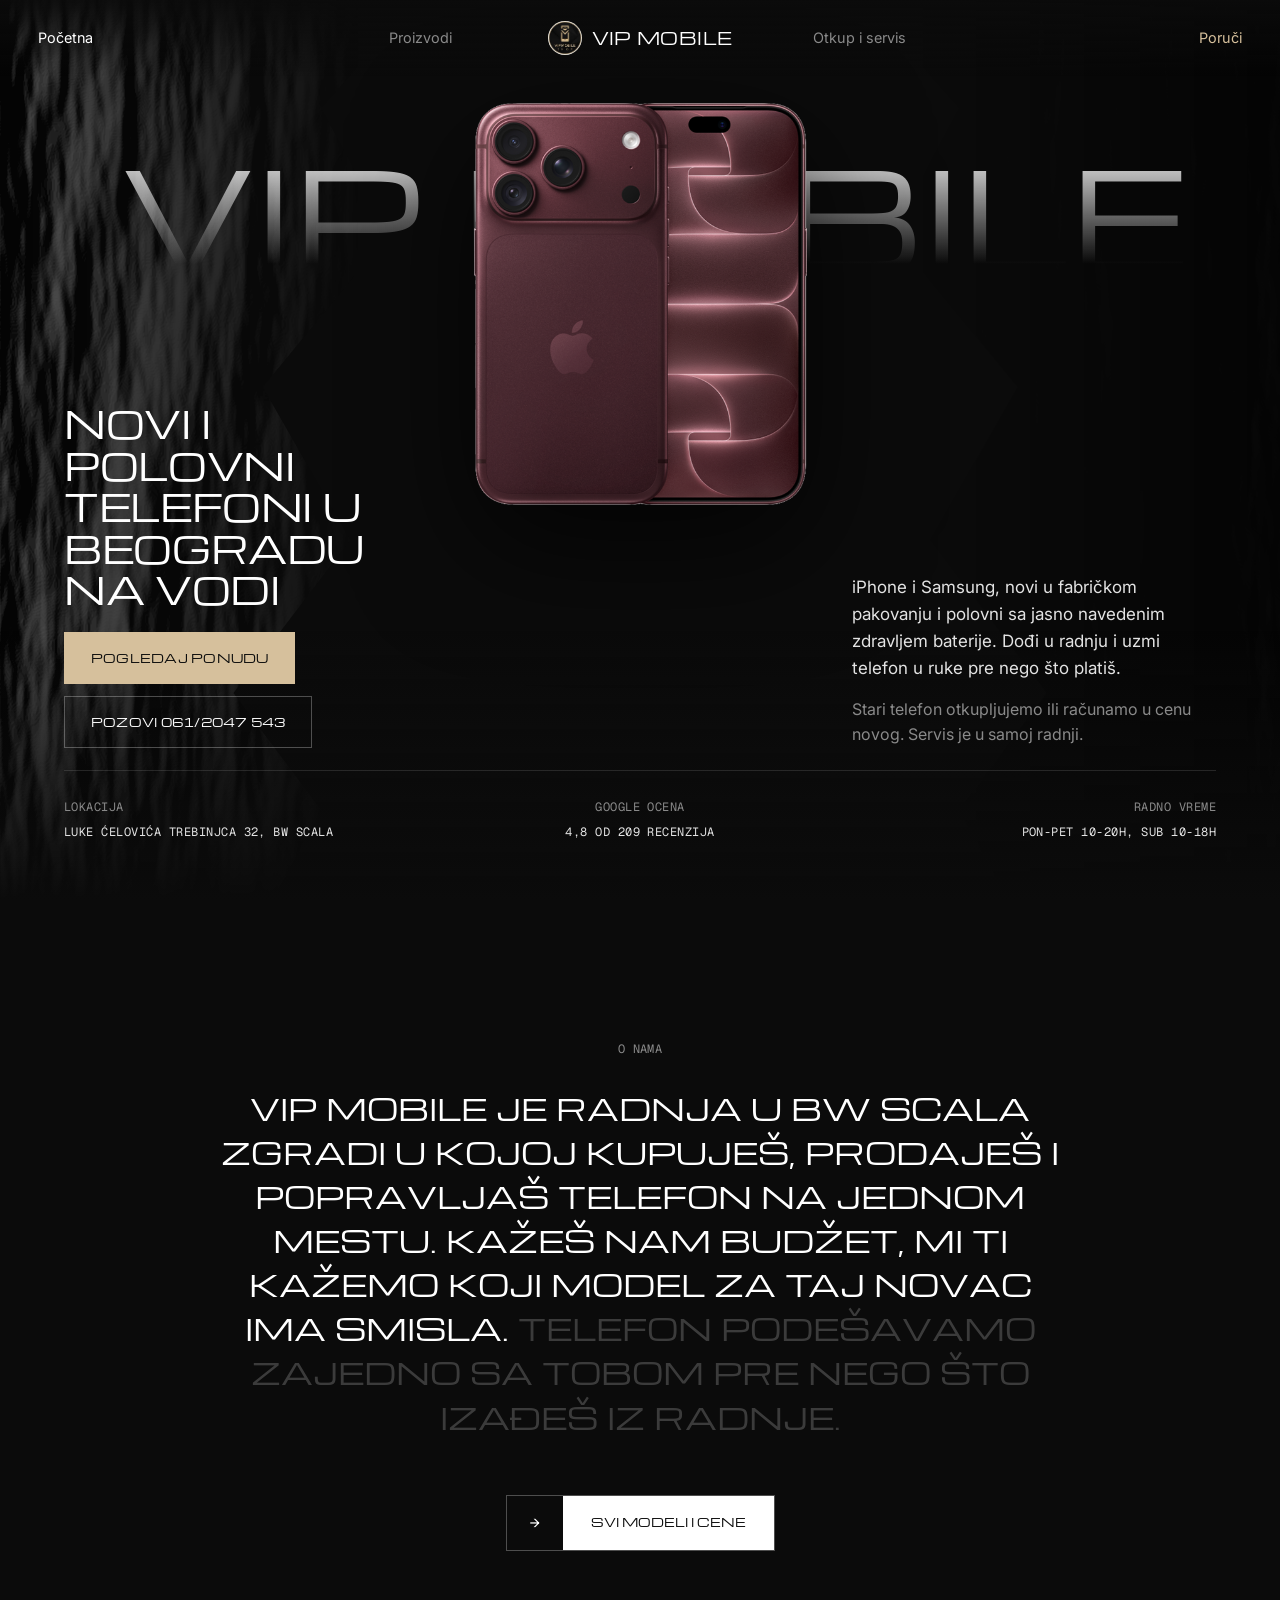
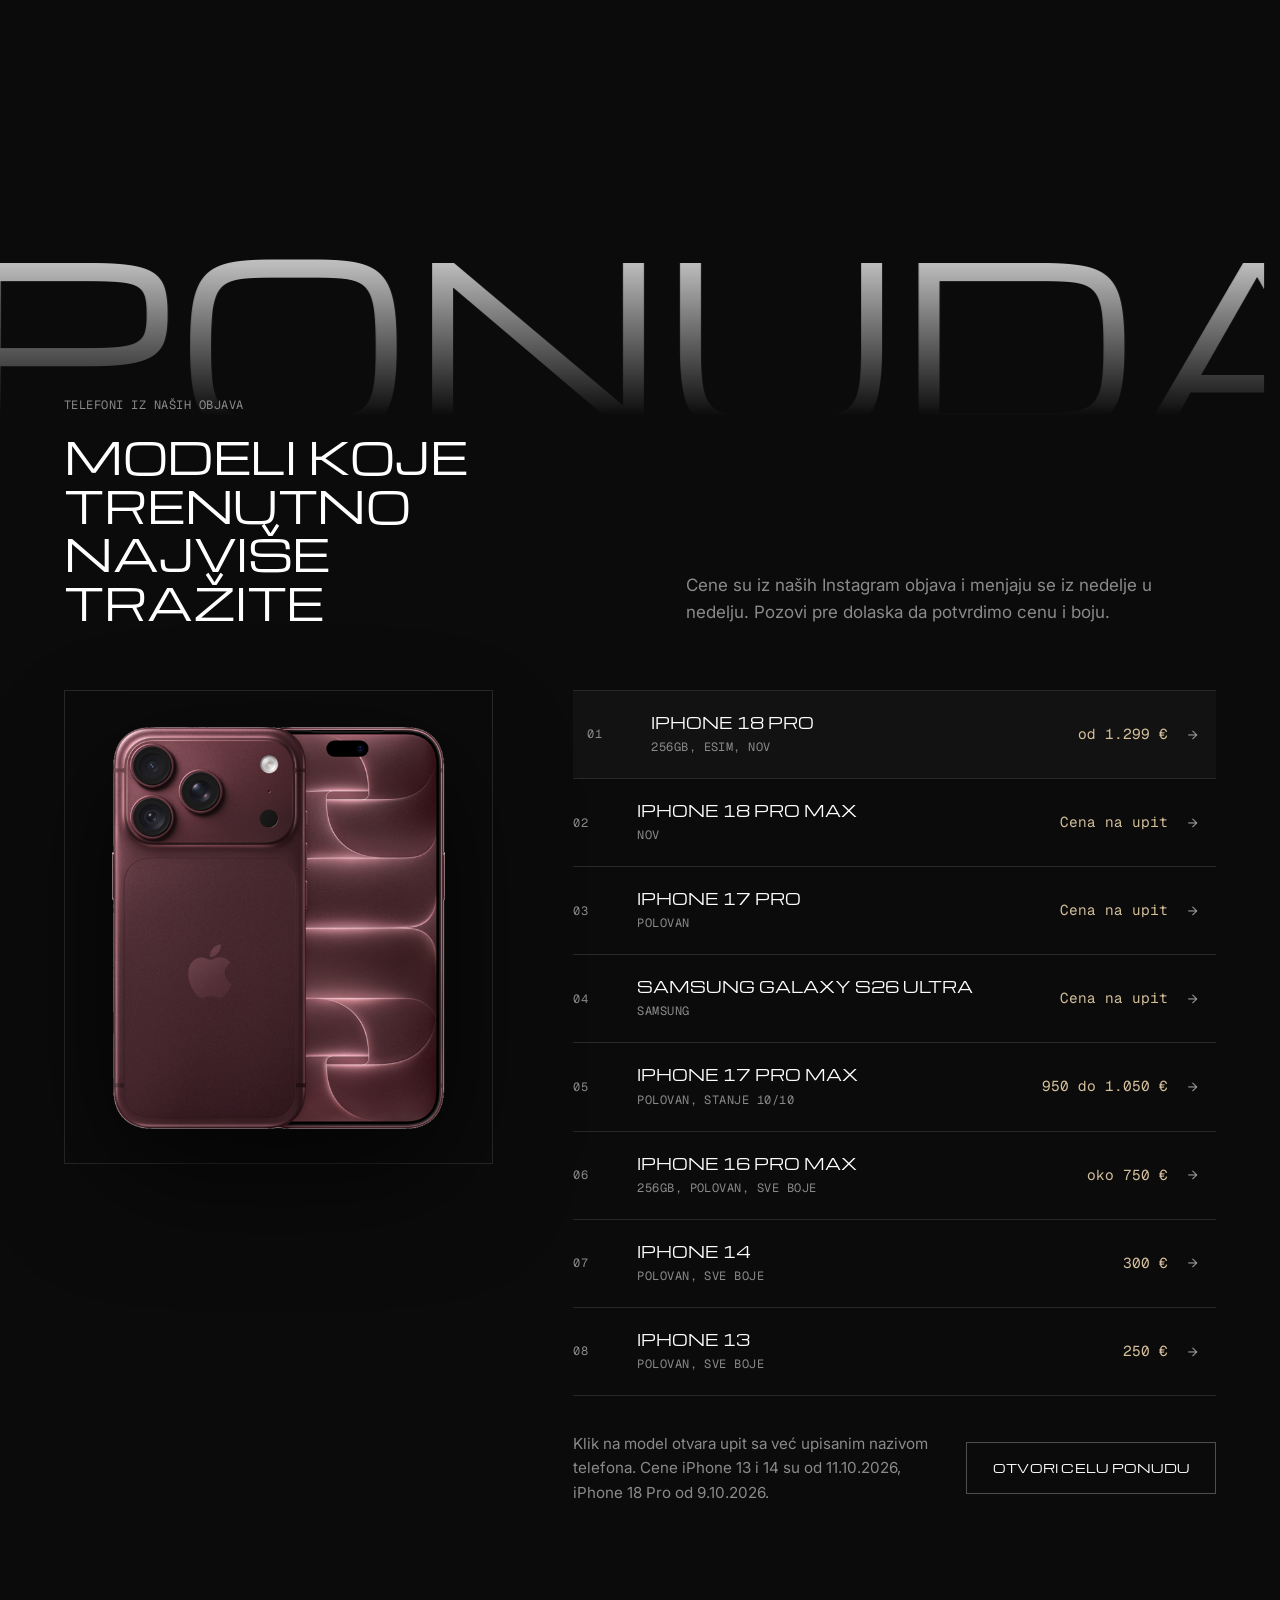
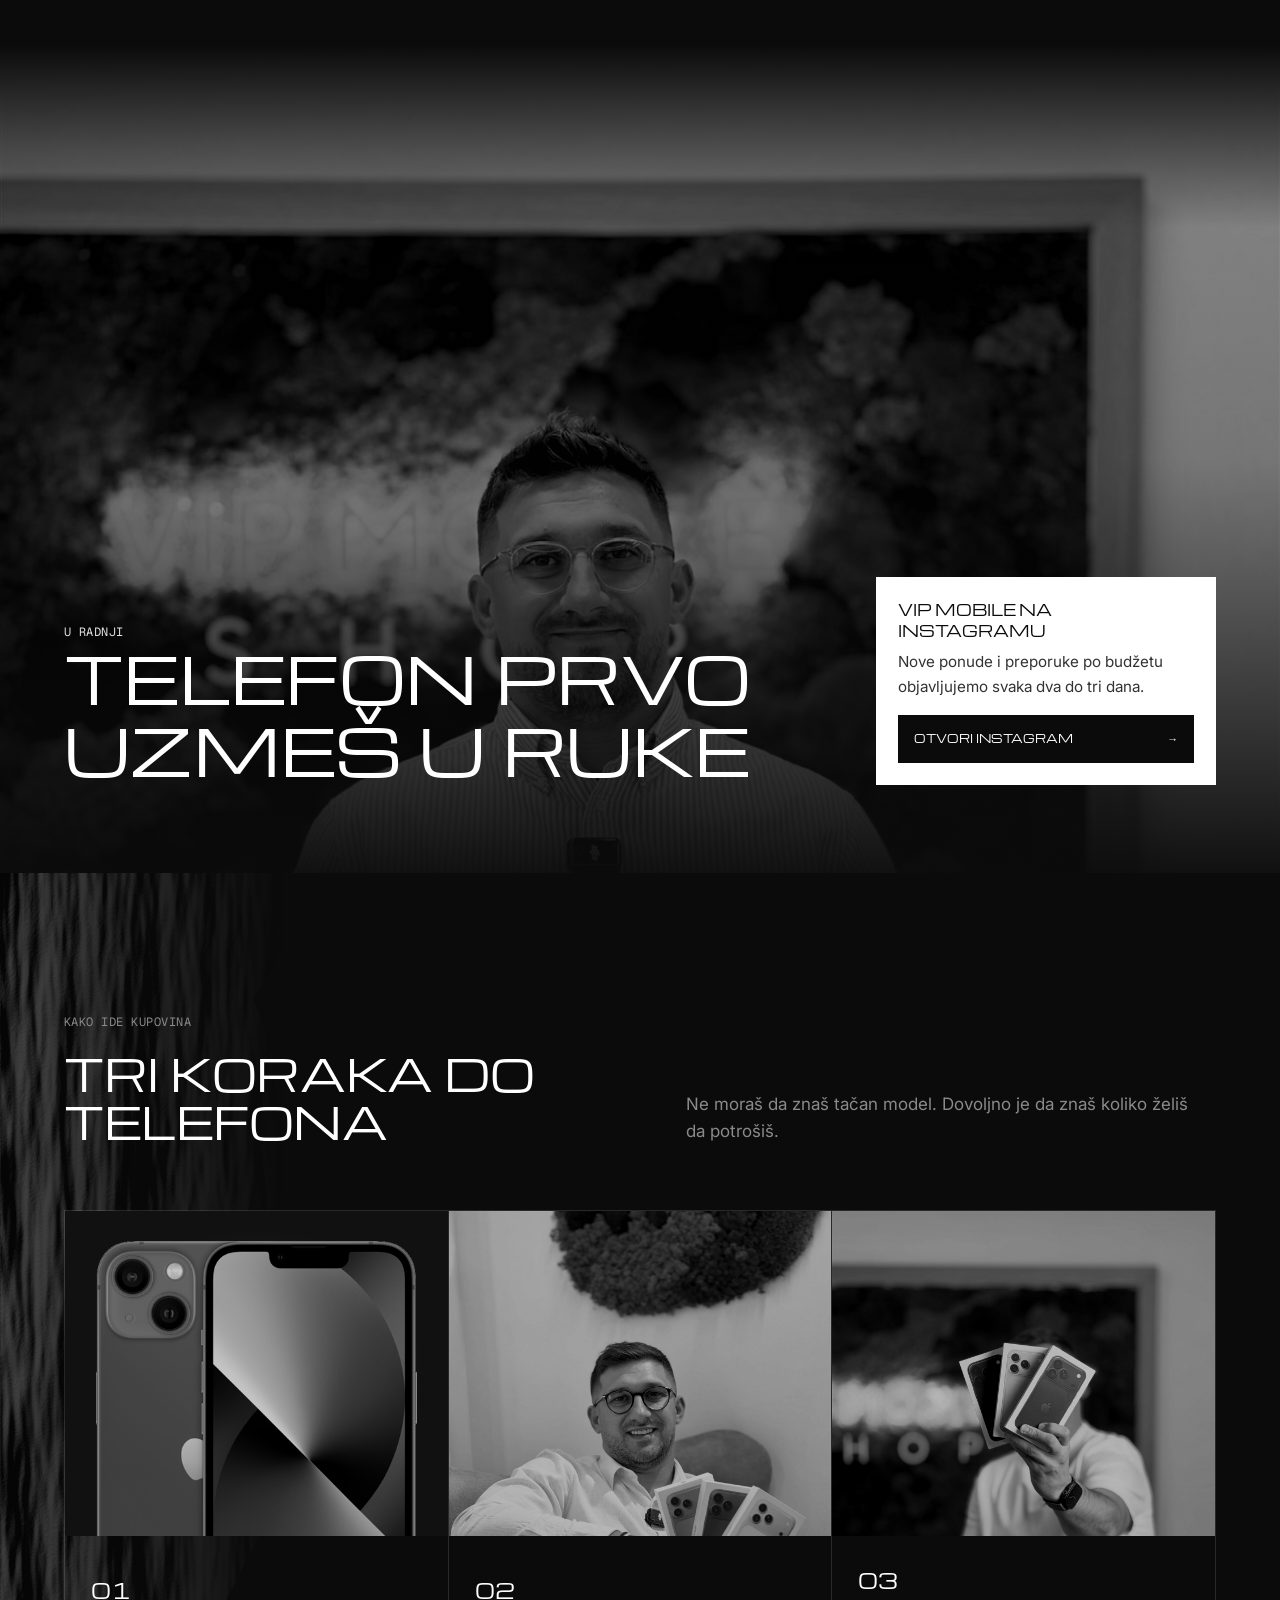
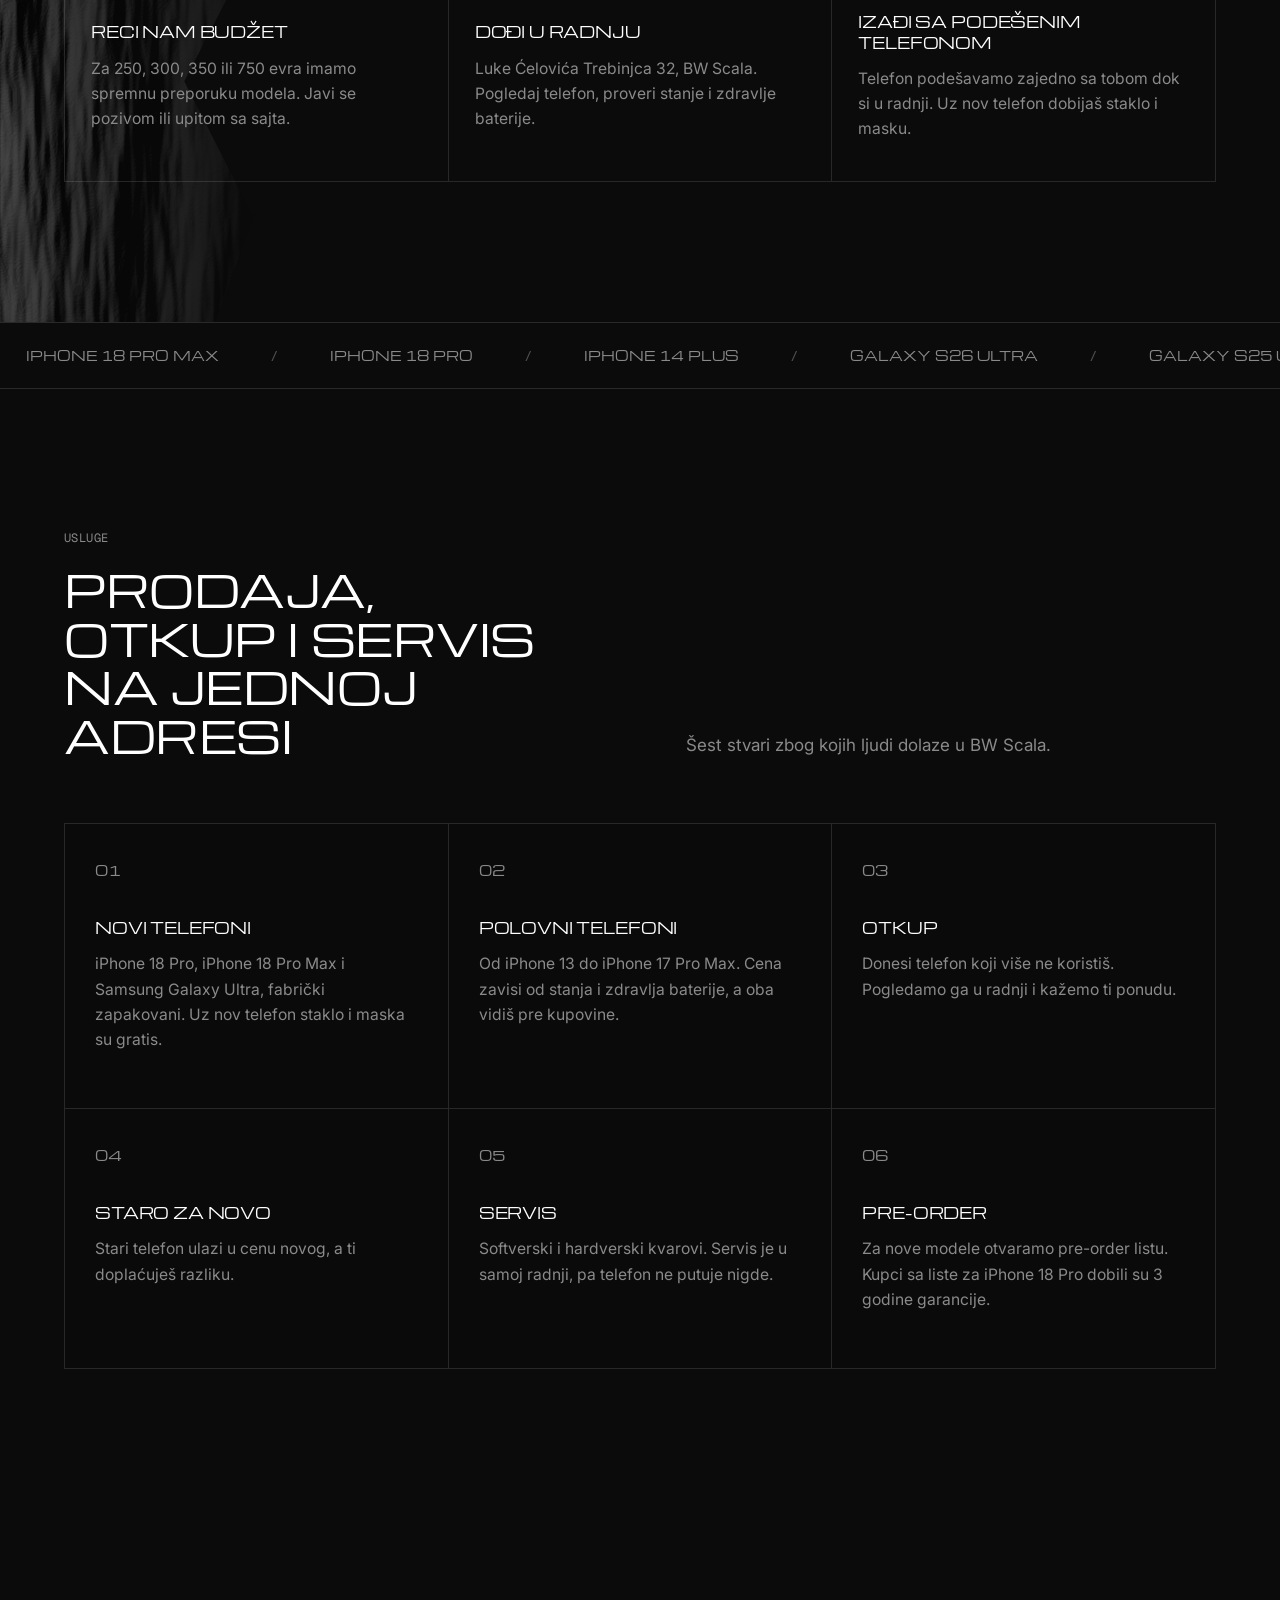
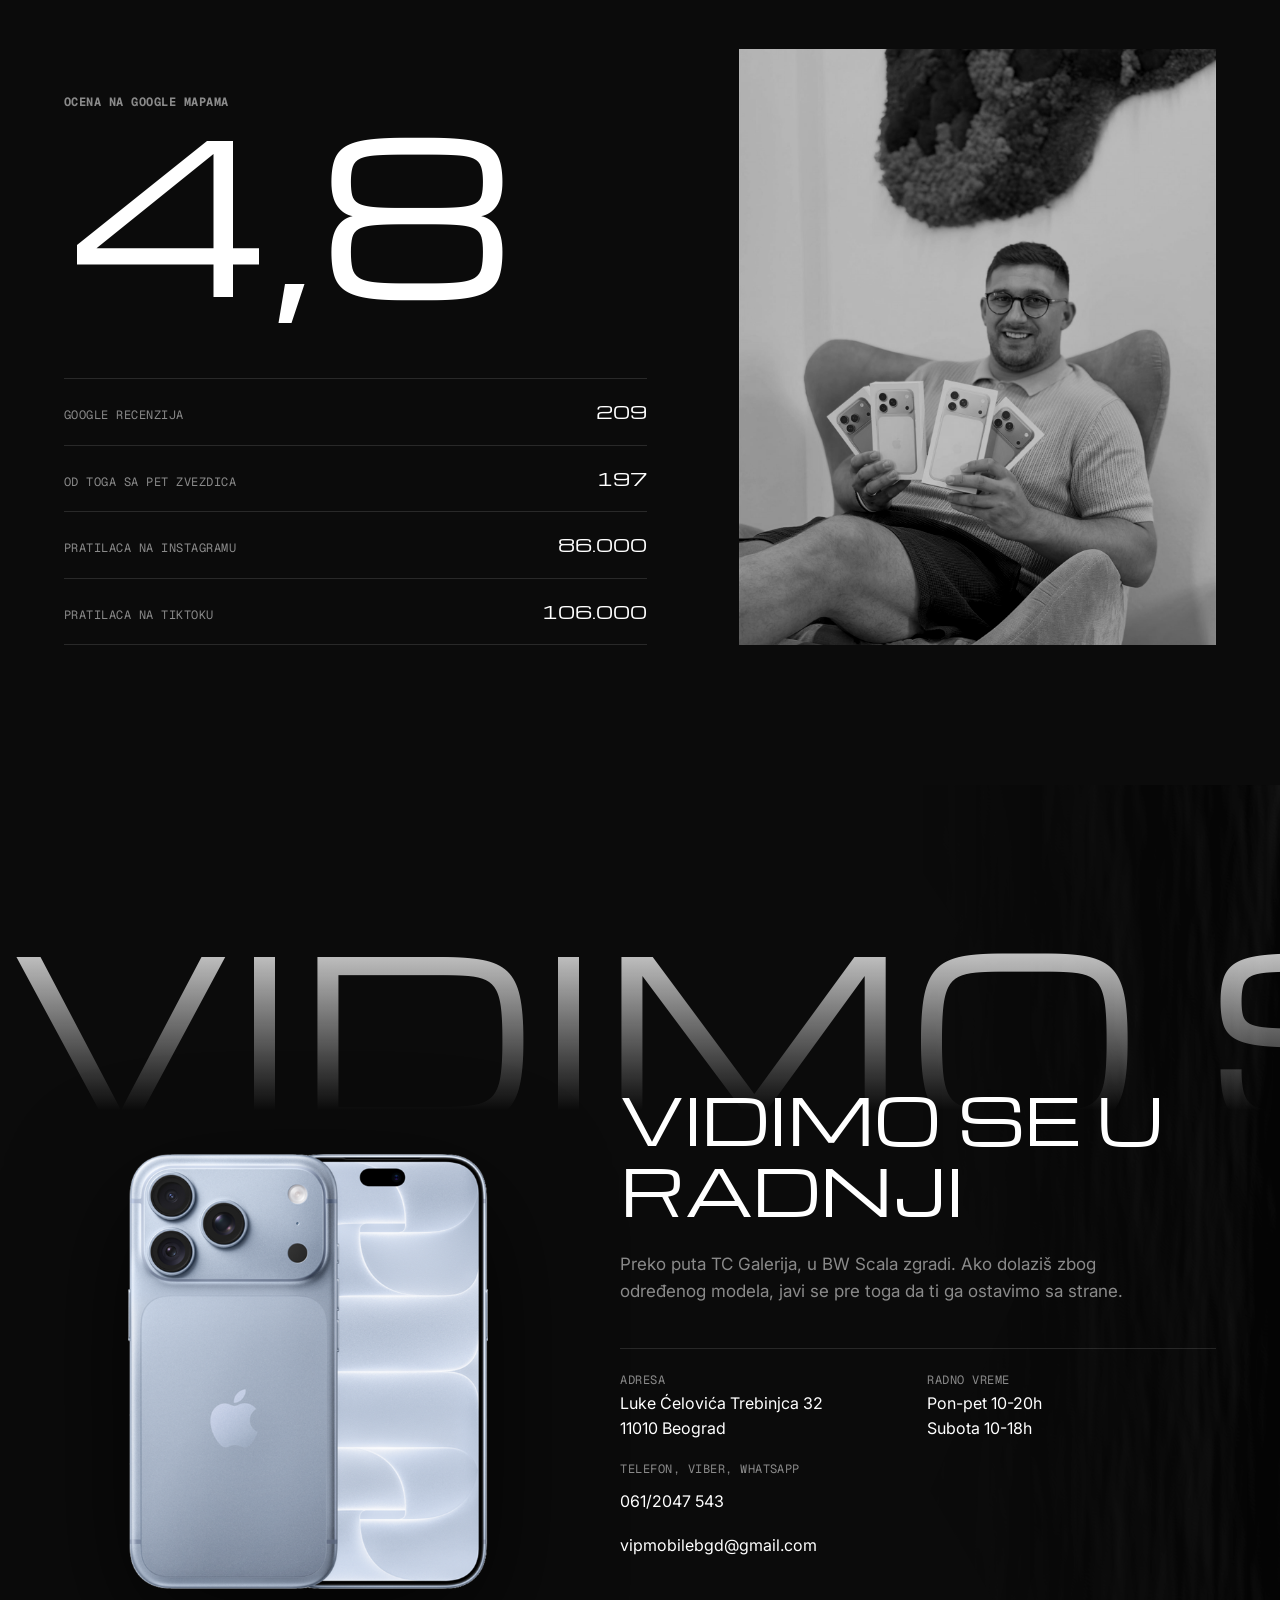
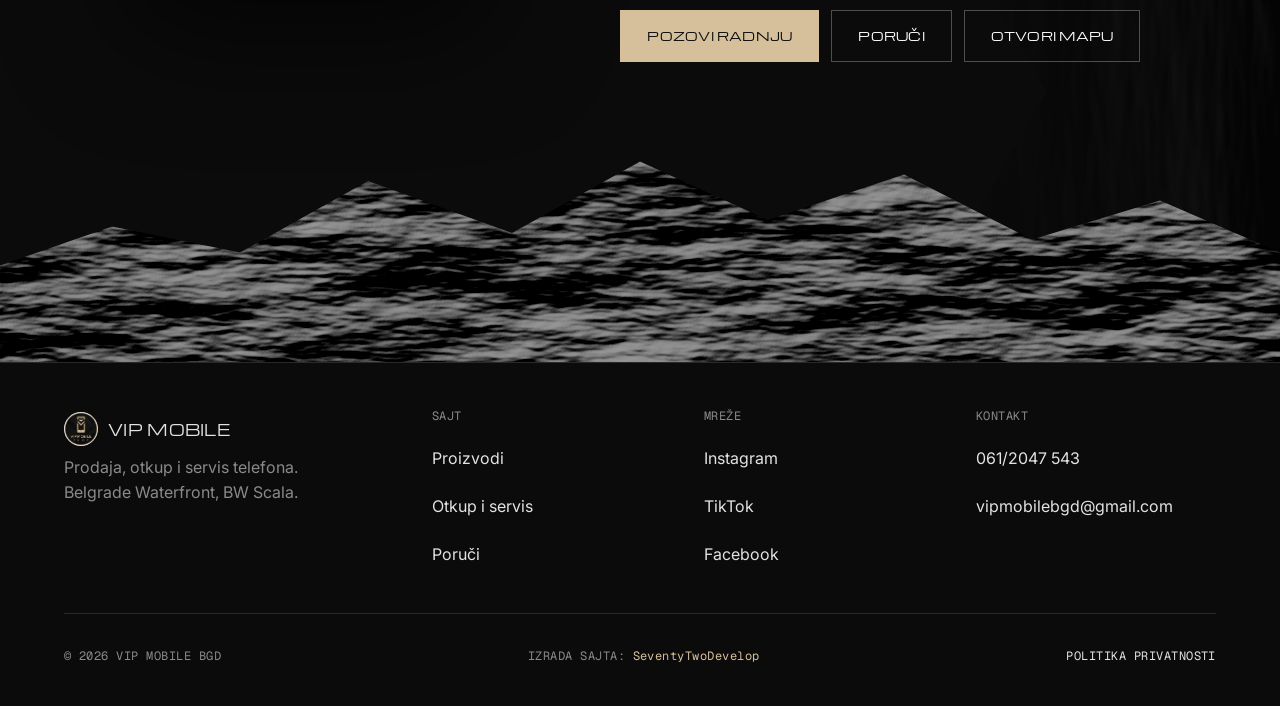
==== commit bf5a9838: "Telefon: pregledniji raspored i traka na dnu; porucivanje sa karticom modela, WhatsApp i Viber" ====
--- a/index.html
+++ b/index.html
@@ -5,8 +5,8 @@
   <meta name="viewport" content="width=device-width, initial-scale=1.0">
   <title>Novi i polovni telefoni, Beograd na vodi | VIP Mobile</title>
   <meta name="description" content="VIP Mobile u BW Scala zgradi: novi iPhone 18 i Samsung Ultra, polovni iPhone od 250 €, otkup i servis telefona. Radimo od ponedeljka do subote.">
-  <!-- Domen je privremen: zameni ga pravim domenom pre objave sajta -->
-  <link rel="canonical" href="https://www.vipmobilebgd.rs/">
+  <!-- Demo adresa na Vercelu: zameni je pravim domenom kad ga kupis -->
+  <link rel="canonical" href="https://vipmobilebgd.vercel.app/">
   <meta name="theme-color" content="#0b0b0b">
   <meta property="og:title" content="VIP Mobile: novi i polovni telefoni u Beogradu na vodi">
   <meta property="og:description" content="Prodaja, otkup i servis telefona. Luke Ćelovića Trebinjca 32, BW Scala.">
@@ -56,7 +56,7 @@
         <a href="index.html" aria-current="page">Početna</a>
         <a href="proizvodi.html">Proizvodi</a>
         <a href="index.html#usluge">Otkup i servis</a>
-        <a href="contact.html">Pošalji upit</a>
+        <a href="contact.html">Poruči</a>
       </nav>
       <button class="nav__toggle" type="button" aria-expanded="false" aria-controls="menu" aria-label="Otvori meni">
         <span></span><span></span><span></span>
@@ -69,7 +69,7 @@
     <a href="proizvodi.html">Proizvodi</a>
     <a href="index.html#usluge">Otkup i servis</a>
     <a href="index.html#poseta">Gde smo</a>
-    <a href="contact.html">Pošalji upit</a>
+    <a href="contact.html">Poruči</a>
     <div class="menu__foot">
       <span class="mono">Pon-pet 10-20h, sub 10-18h</span>
       <a class="btn btn--gold" href="tel:+381612047543">Pozovi 061/2047 543</a>
@@ -145,7 +145,7 @@
                   <span class="row__n mono">01</span><span class="row__art"><img src="images/telefoni/iphone-18-pro-burgundy.png" alt="iPhone 18 Pro, boja Burgundy" width="530" height="640" loading="lazy"></span>
                   <span class="row__name">iPhone 18 Pro</span>
                   <span class="row__spec mono">256GB, eSIM, nov</span>
-                  <span class="row__price">od 1.299 €</span><span class="row__go" aria-hidden="true">&rarr;</span>
+                  <span class="row__price">od 1.299 €</span><span class="row__go" aria-hidden="true"><b>Poruči</b> &rarr;</span>
                 </a>
               </li>
               <li class="row" data-img="images/telefoni/iphone-18-pro-max-black.png" data-color-name="Black">
@@ -153,7 +153,7 @@
                   <span class="row__n mono">02</span><span class="row__art"><img src="images/telefoni/iphone-18-pro-max-black.png" alt="iPhone 18 Pro Max, boja Black" width="523" height="640" loading="lazy"></span>
                   <span class="row__name">iPhone 18 Pro Max</span>
                   <span class="row__spec mono">Nov</span>
-                  <span class="row__price">Cena na upit</span><span class="row__go" aria-hidden="true">&rarr;</span>
+                  <span class="row__price">Cena na upit</span><span class="row__go" aria-hidden="true"><b>Poruči</b> &rarr;</span>
                 </a>
               </li>
               <li class="row" data-img="images/telefoni/iphone-17-pro-silver.png" data-color-name="Silver">
@@ -161,7 +161,7 @@
                   <span class="row__n mono">03</span><span class="row__art"><img src="images/telefoni/iphone-17-pro-silver.png" alt="iPhone 17 Pro, boja Silver" width="516" height="640" loading="lazy"></span>
                   <span class="row__name">iPhone 17 Pro</span>
                   <span class="row__spec mono">Polovan</span>
-                  <span class="row__price">Cena na upit</span><span class="row__go" aria-hidden="true">&rarr;</span>
+                  <span class="row__price">Cena na upit</span><span class="row__go" aria-hidden="true"><b>Poruči</b> &rarr;</span>
                 </a>
               </li>
               <li class="row" data-img="images/telefoni/galaxy-s26-ultra-black.png" data-color-name="Black">
@@ -169,7 +169,7 @@
                   <span class="row__n mono">04</span><span class="row__art"><img src="images/telefoni/galaxy-s26-ultra-black.png" alt="Samsung Galaxy S26 Ultra, boja Black" width="524" height="640" loading="lazy"></span>
                   <span class="row__name">Samsung Galaxy S26 Ultra</span>
                   <span class="row__spec mono">Samsung</span>
-                  <span class="row__price">Cena na upit</span><span class="row__go" aria-hidden="true">&rarr;</span>
+                  <span class="row__price">Cena na upit</span><span class="row__go" aria-hidden="true"><b>Poruči</b> &rarr;</span>
                 </a>
               </li>
               <li class="row" data-img="images/telefoni/iphone-17-pro-max-orange.png" data-color-name="Cosmic Orange">
@@ -177,7 +177,7 @@
                   <span class="row__n mono">05</span><span class="row__art"><img src="images/telefoni/iphone-17-pro-max-orange.png" alt="iPhone 17 Pro Max, boja Cosmic Orange" width="498" height="640" loading="lazy"></span>
                   <span class="row__name">iPhone 17 Pro Max</span>
                   <span class="row__spec mono">Polovan, stanje 10/10</span>
-                  <span class="row__price">950 do 1.050 €</span><span class="row__go" aria-hidden="true">&rarr;</span>
+                  <span class="row__price">950 do 1.050 €</span><span class="row__go" aria-hidden="true"><b>Poruči</b> &rarr;</span>
                 </a>
               </li>
               <li class="row" data-img="images/telefoni/iphone-16-pro-max-desert.png" data-color-name="Desert Titanium">
@@ -185,7 +185,7 @@
                   <span class="row__n mono">06</span><span class="row__art"><img src="images/telefoni/iphone-16-pro-max-desert.png" alt="iPhone 16 Pro Max, boja Desert Titanium" width="509" height="640" loading="lazy"></span>
                   <span class="row__name">iPhone 16 Pro Max</span>
                   <span class="row__spec mono">256GB, polovan, sve boje</span>
-                  <span class="row__price">oko 750 €</span><span class="row__go" aria-hidden="true">&rarr;</span>
+                  <span class="row__price">oko 750 €</span><span class="row__go" aria-hidden="true"><b>Poruči</b> &rarr;</span>
                 </a>
               </li>
               <li class="row" data-img="images/telefoni/iphone-14-midnight.png" data-color-name="Midnight">
@@ -193,7 +193,7 @@
                   <span class="row__n mono">07</span><span class="row__art"><img src="images/telefoni/iphone-14-midnight.png" alt="iPhone 14, boja Midnight" width="482" height="640" loading="lazy"></span>
                   <span class="row__name">iPhone 14</span>
                   <span class="row__spec mono">Polovan, sve boje</span>
-                  <span class="row__price">300 €</span><span class="row__go" aria-hidden="true">&rarr;</span>
+                  <span class="row__price">300 €</span><span class="row__go" aria-hidden="true"><b>Poruči</b> &rarr;</span>
                 </a>
               </li>
               <li class="row" data-img="images/telefoni/iphone-13-blue.png" data-color-name="Blue">
@@ -201,7 +201,7 @@
                   <span class="row__n mono">08</span><span class="row__art"><img src="images/telefoni/iphone-13-blue.png" alt="iPhone 13, boja Blue" width="469" height="640" loading="lazy"></span>
                   <span class="row__name">iPhone 13</span>
                   <span class="row__spec mono">Polovan, sve boje</span>
-                  <span class="row__price">250 €</span><span class="row__go" aria-hidden="true">&rarr;</span>
+                  <span class="row__price">250 €</span><span class="row__go" aria-hidden="true"><b>Poruči</b> &rarr;</span>
                 </a>
               </li>
             </ol>
@@ -357,7 +357,7 @@
           </dl>
           <div class="visit__cta">
             <a class="btn btn--gold" href="tel:+381612047543">Pozovi radnju</a>
-            <a class="btn btn--line" href="contact.html">Pošalji upit</a>
+            <a class="btn btn--line" href="contact.html">Poruči</a>
             <a class="btn btn--line" href="https://www.google.com/maps/search/?api=1&query=VIP+MOBILE+BGD+BELGRADE+WATERFRONT" target="_blank" rel="noopener">Otvori mapu</a>
           </div>
         </div>
@@ -377,7 +377,7 @@
           <p class="mono">Sajt</p>
           <a href="proizvodi.html">Proizvodi</a>
           <a href="index.html#usluge">Otkup i servis</a>
-          <a href="contact.html">Pošalji upit</a>
+          <a href="contact.html">Poruči</a>
         </div>
         <div class="footer__col">
           <p class="mono">Mreže</p>
@@ -399,6 +399,12 @@
     </div>
   </footer>
 
+  <!-- Traka na dnu ekrana, samo na telefonu -->
+  <div class="dock">
+    <a href="tel:+381612047543">Pozovi</a>
+    <a class="dock__main" href="contact.html">Poruči</a>
+  </div>
+
   <script src="main.js"></script>
 </body>
 </html>
--- a/styles.css
+++ b/styles.css
@@ -438,6 +438,105 @@
 .prose ul { list-style: square; padding-left: 20px; display: grid; gap: 8px; }
 .prose a { color: var(--gold); }
 
+/* ---------- Poručivanje: izabrani telefon i slanje porukom ---------- */
+
+.order { display: grid; grid-template-columns: 72px 1fr; column-gap: 16px; align-items: center; padding: 14px 14px 4px; margin-bottom: 24px; border: 1px solid var(--gold); background: rgba(214, 192, 156, 0.06); }
+.order img { width: 72px; height: 84px; object-fit: contain; grid-row: 1 / span 2; align-self: start; }
+.order__text { display: grid; gap: 4px; min-width: 0; }
+.order__price { font-family: var(--font-mono); font-size: 0.9rem; color: var(--gold); }
+.order__change { grid-column: 2; color: var(--ink); min-height: 44px; display: inline-flex; align-items: center; justify-self: start; text-underline-offset: 4px; }
+
+.quick { margin-top: 22px; padding-top: 20px; border-top: 1px solid var(--line); display: grid; gap: 12px; }
+.quick__btns { display: grid; grid-template-columns: 1fr 1fr; gap: 10px; }
+
+/* ---------- Traka na dnu ekrana (telefon) ---------- */
+
+.dock {
+  position: fixed; left: 0; right: 0; bottom: 0; z-index: 90;
+  display: grid; grid-template-columns: 1fr 1fr; gap: 1px;
+  background: var(--line-strong); border-top: 1px solid var(--line-strong);
+  padding-bottom: env(safe-area-inset-bottom);
+}
+.dock a {
+  min-height: 56px; display: flex; align-items: center; justify-content: center;
+  background: rgba(11, 11, 11, 0.97); color: var(--white); text-decoration: none;
+  font-family: var(--font-display); font-size: 0.74rem; text-transform: uppercase;
+}
+.dock a.dock__main { background: var(--gold); color: var(--bg); }
+body { padding-bottom: calc(57px + env(safe-area-inset-bottom)); }
+body.menu-open .dock { display: none; }
+
+/* ---------- Samo telefon: zbijeniji i pregledniji raspored ---------- */
+
+@media (max-width: 767.98px) {
+  :root { --section: 64px; }
+
+  .section__head { margin-bottom: 32px; gap: 14px; }
+  .ghost { font-size: clamp(3rem, 15vw, 6rem); }
+
+  /* Hero: telefon, naslov, jedno dugme, kratak opis, podaci u redovima */
+  .hero { min-height: 0; padding-bottom: 36px; }
+  .hero__phone { width: min(50vw, 210px); margin-bottom: 20px; }
+  .hero__body { gap: 18px; padding-top: 0; }
+  .hero__cta { order: 2; }
+  .hero__cta .btn--line { display: none; } /* poziv je u traci na dnu */
+  .hero__copy { order: 3; }
+  .hero__copy .dim { display: none; }
+  .hero__meta { order: 4; grid-template-columns: 1fr; gap: 0; padding-top: 0; }
+  .hero__meta li { display: flex; justify-content: space-between; align-items: baseline; gap: 16px; padding: 12px 0; border-bottom: 1px solid var(--line); }
+  .hero__meta li br { display: none; }
+  .hero__meta li span:last-child { text-align: right; }
+
+  .manifest__text { margin: 18px auto 30px; }
+
+  /* Ponuda: veća slika, cena i jasno dugme u svakom redu */
+  .row a { grid-template-columns: 68px 1fr; grid-template-areas: "art name" "art spec" "art price" "art go"; column-gap: 16px; padding: 16px 0; }
+  .row__art { width: 68px; height: 82px; align-self: start; }
+  .row__art img { max-height: 82px; }
+  .row__name { font-size: 0.9rem; }
+  .row__price { font-size: 1.05rem; margin-top: 6px; }
+  .row__go { margin-top: 10px; justify-self: start; display: inline-flex; align-items: center; gap: 8px; min-height: 36px; padding: 0 14px; border: 1px solid var(--line-strong); color: var(--white); font-size: 0.8rem; }
+  .row__go b { font-family: var(--font-display); font-weight: 400; font-size: 0.66rem; text-transform: uppercase; }
+
+  .shop { min-height: 78svh; padding-bottom: 40px; }
+  .shop__card { max-width: none; }
+
+  .step { grid-template-columns: 84px 1fr; gap: 16px; padding: 22px 0; }
+
+  /* Usluge: broj i naslov u istom redu, manje praznog prostora */
+  .cell { grid-template-columns: auto 1fr; column-gap: 14px; row-gap: 8px; align-items: baseline; padding: 20px 18px 24px; }
+  .cell__n { margin-bottom: 0; }
+  .cell p { grid-column: 1 / -1; }
+
+  .proof__img { aspect-ratio: 4 / 3; }
+  .proof__list li { padding: 14px 0; }
+
+  .visit__grid { gap: 28px; }
+  .visit .ridge { height: 120px; margin-top: 28px; }
+
+  .footer { padding-top: 36px; }
+  .footer__grid { grid-template-columns: 1fr 1fr; gap: 28px 20px; }
+  .footer__col:first-child, .footer__col:last-child { grid-column: 1 / -1; }
+
+  .page-head { padding: calc(var(--nav-h) + 32px) 0 32px; }
+
+  /* Proizvodi: filter ostaje pri vrhu dok se lista skroluje, fotografija grupe se ne prikazuje */
+  .filters {
+    position: sticky; top: var(--nav-h); z-index: 50; flex-wrap: nowrap; overflow-x: auto; scrollbar-width: none;
+    margin: 0 calc((100vw - 100%) / -2) 8px; padding: 10px calc((100vw - 100%) / 2);
+    background: rgba(11, 11, 11, 0.96); border-bottom: 1px solid var(--line);
+  }
+  .filters::-webkit-scrollbar { display: none; }
+  .chip { flex: 0 0 auto; white-space: nowrap; }
+  .group { padding: 36px 0; gap: 20px; }
+  .group__img { display: none; }
+
+  .contact { gap: 36px; }
+  .contact__img { display: none; }
+  .wizard { padding: 20px 16px 24px; }
+  .choice { min-height: 56px; }
+}
+
 /* ---------- Pojavljivanje pri skrolu (samo kad JS radi) ---------- */
 
 .js [data-appear] { opacity: 0; transform: translateY(26px); transition: opacity 0.9s var(--ease), transform 0.9s var(--ease); }
@@ -455,7 +554,9 @@
 @media (min-width: 768px) {
   :root { --section: 140px; --nav-h: 76px; }
 
-  .nav__toggle, .menu { display: none; }
+  .nav__toggle, .menu, .dock { display: none; }
+  body { padding-bottom: 0; }
+  .row__go b { display: none; }
   .nav__inner { display: grid; grid-template-columns: 1fr 1fr auto 1fr 1fr; }
   .nav__links { display: contents; }
   .nav__links a {
